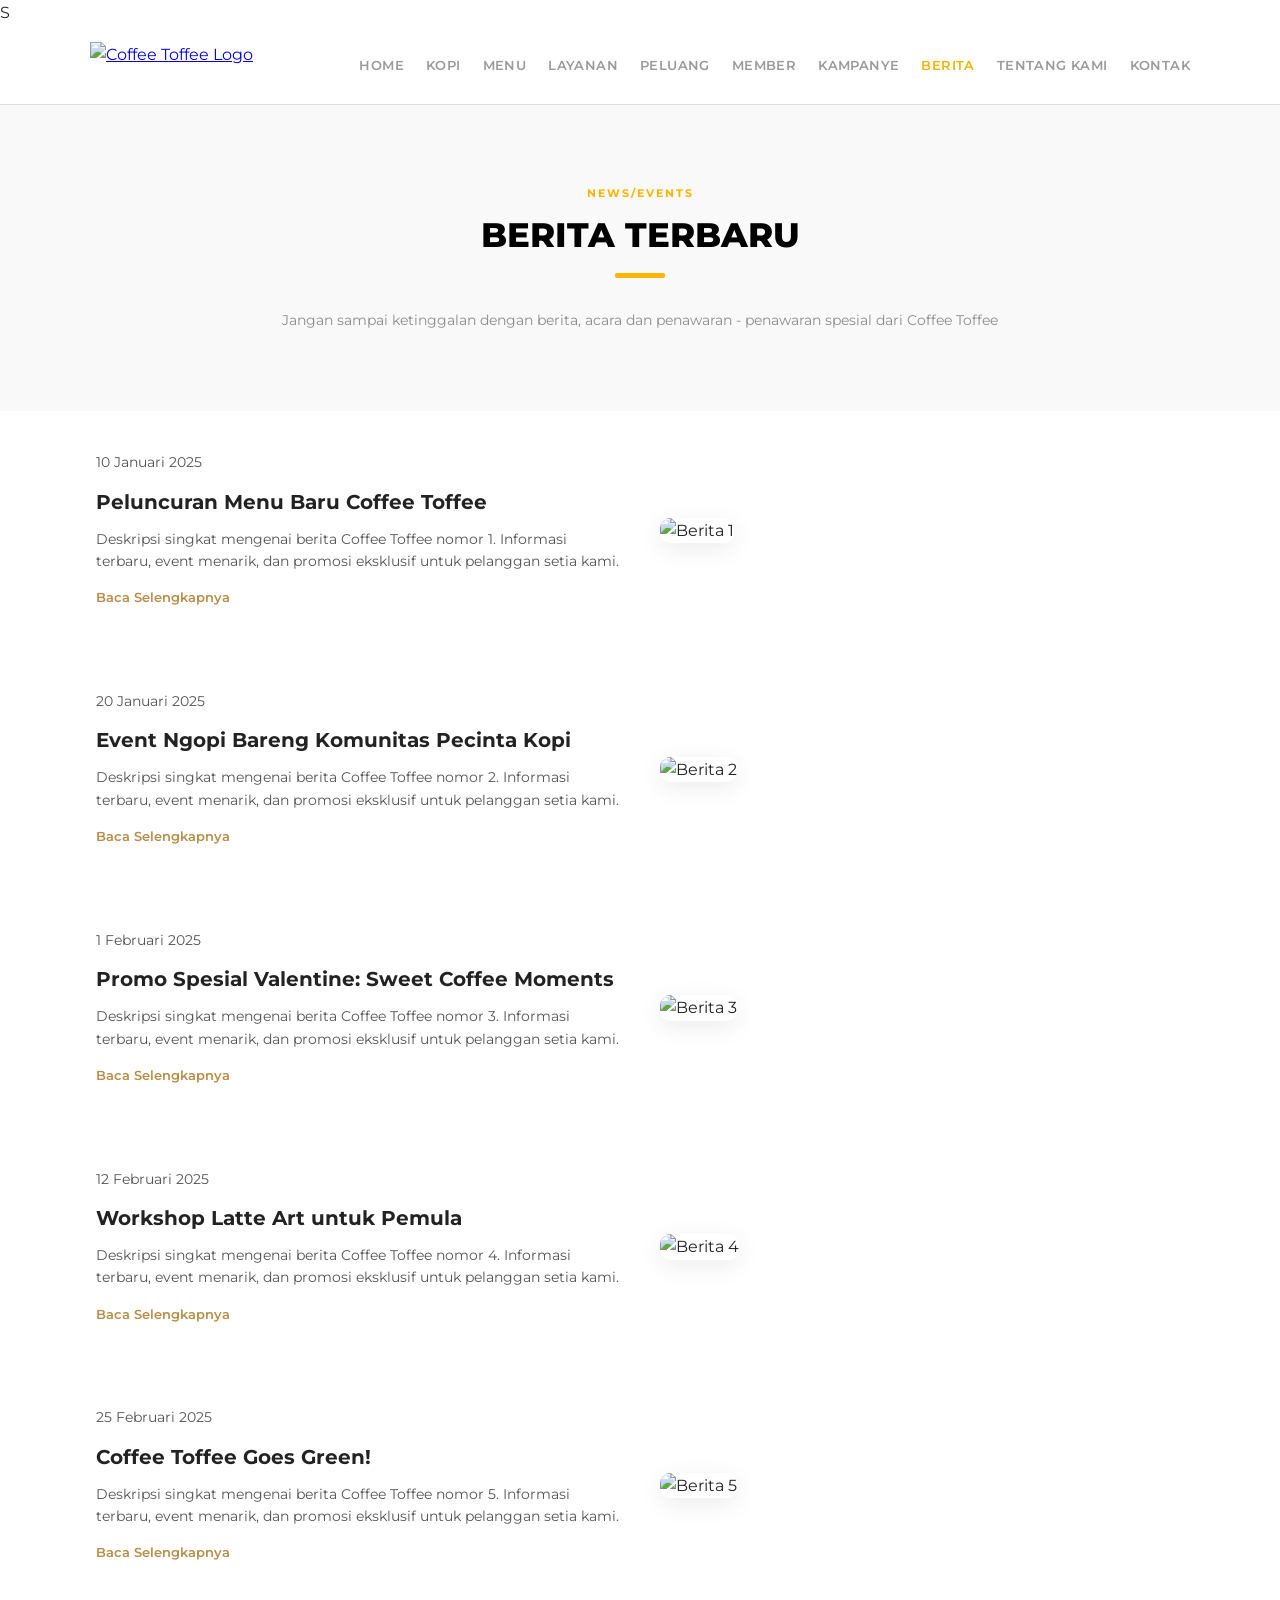
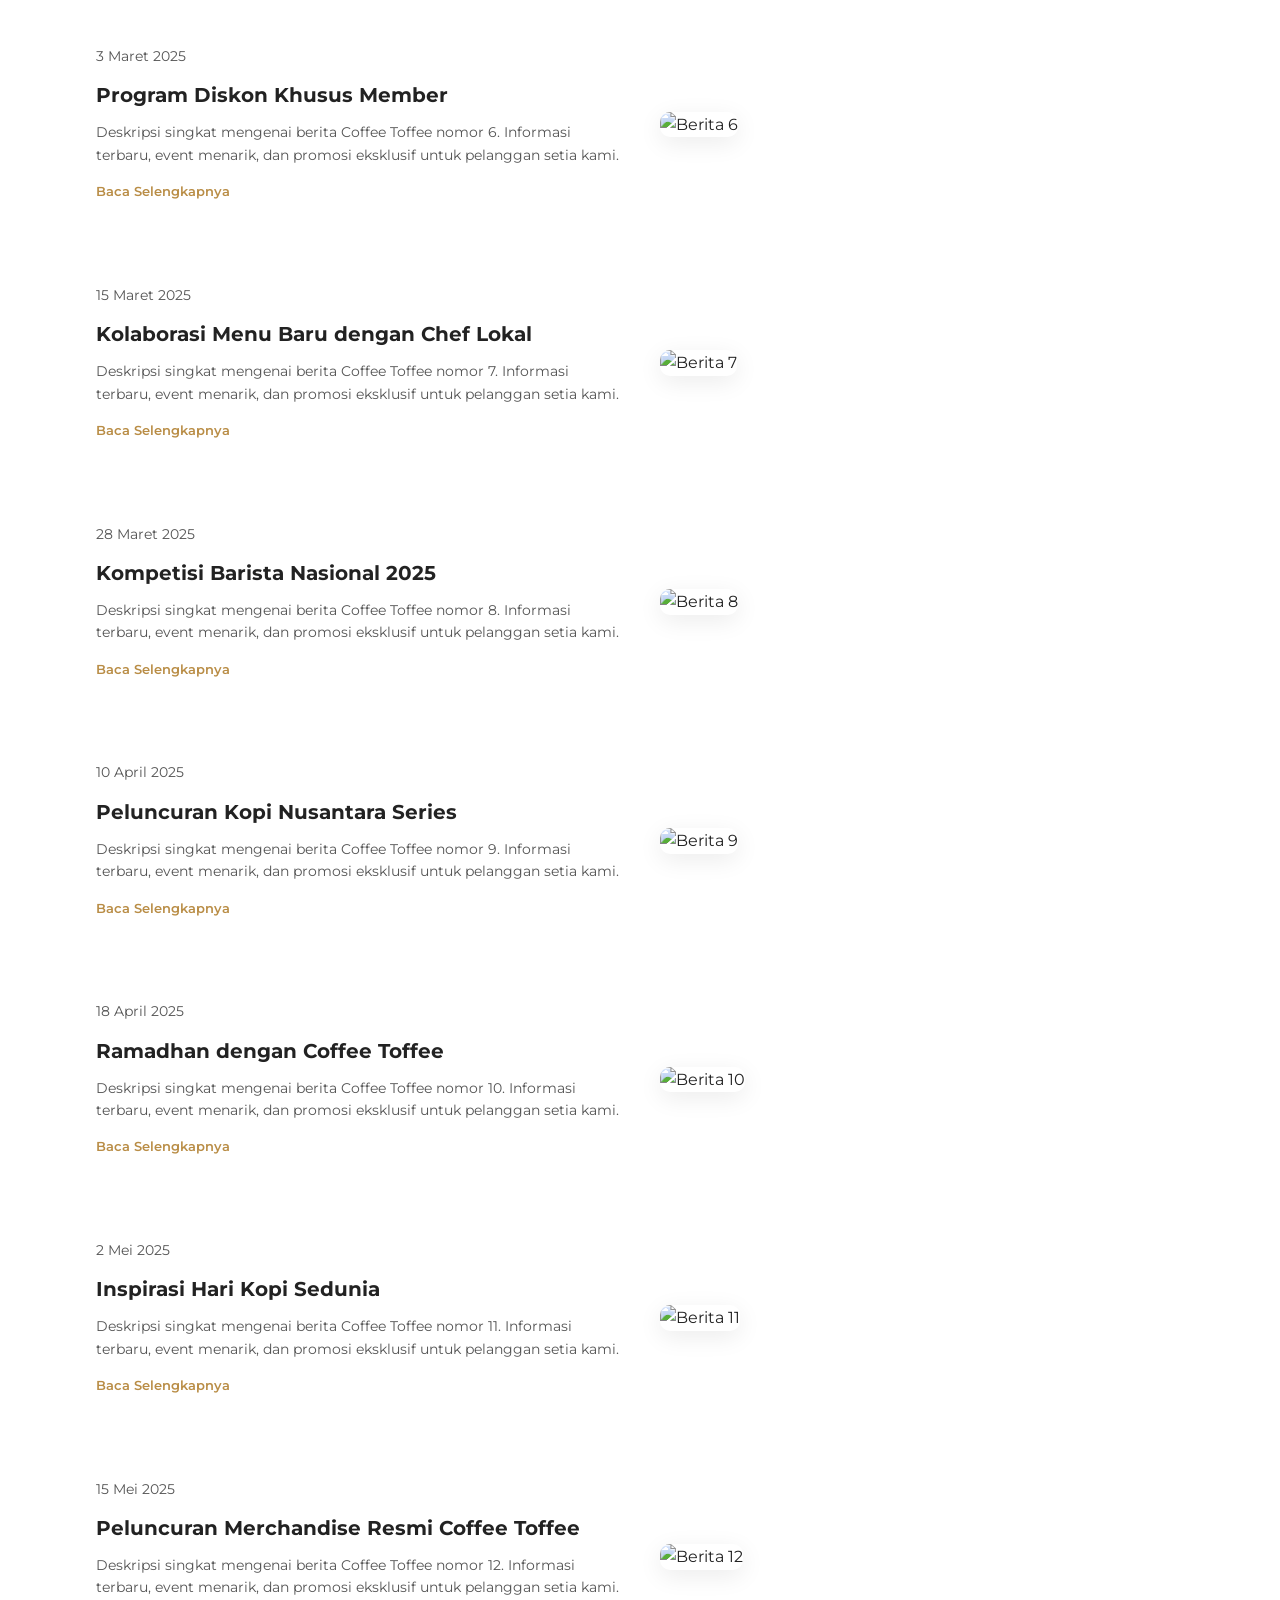
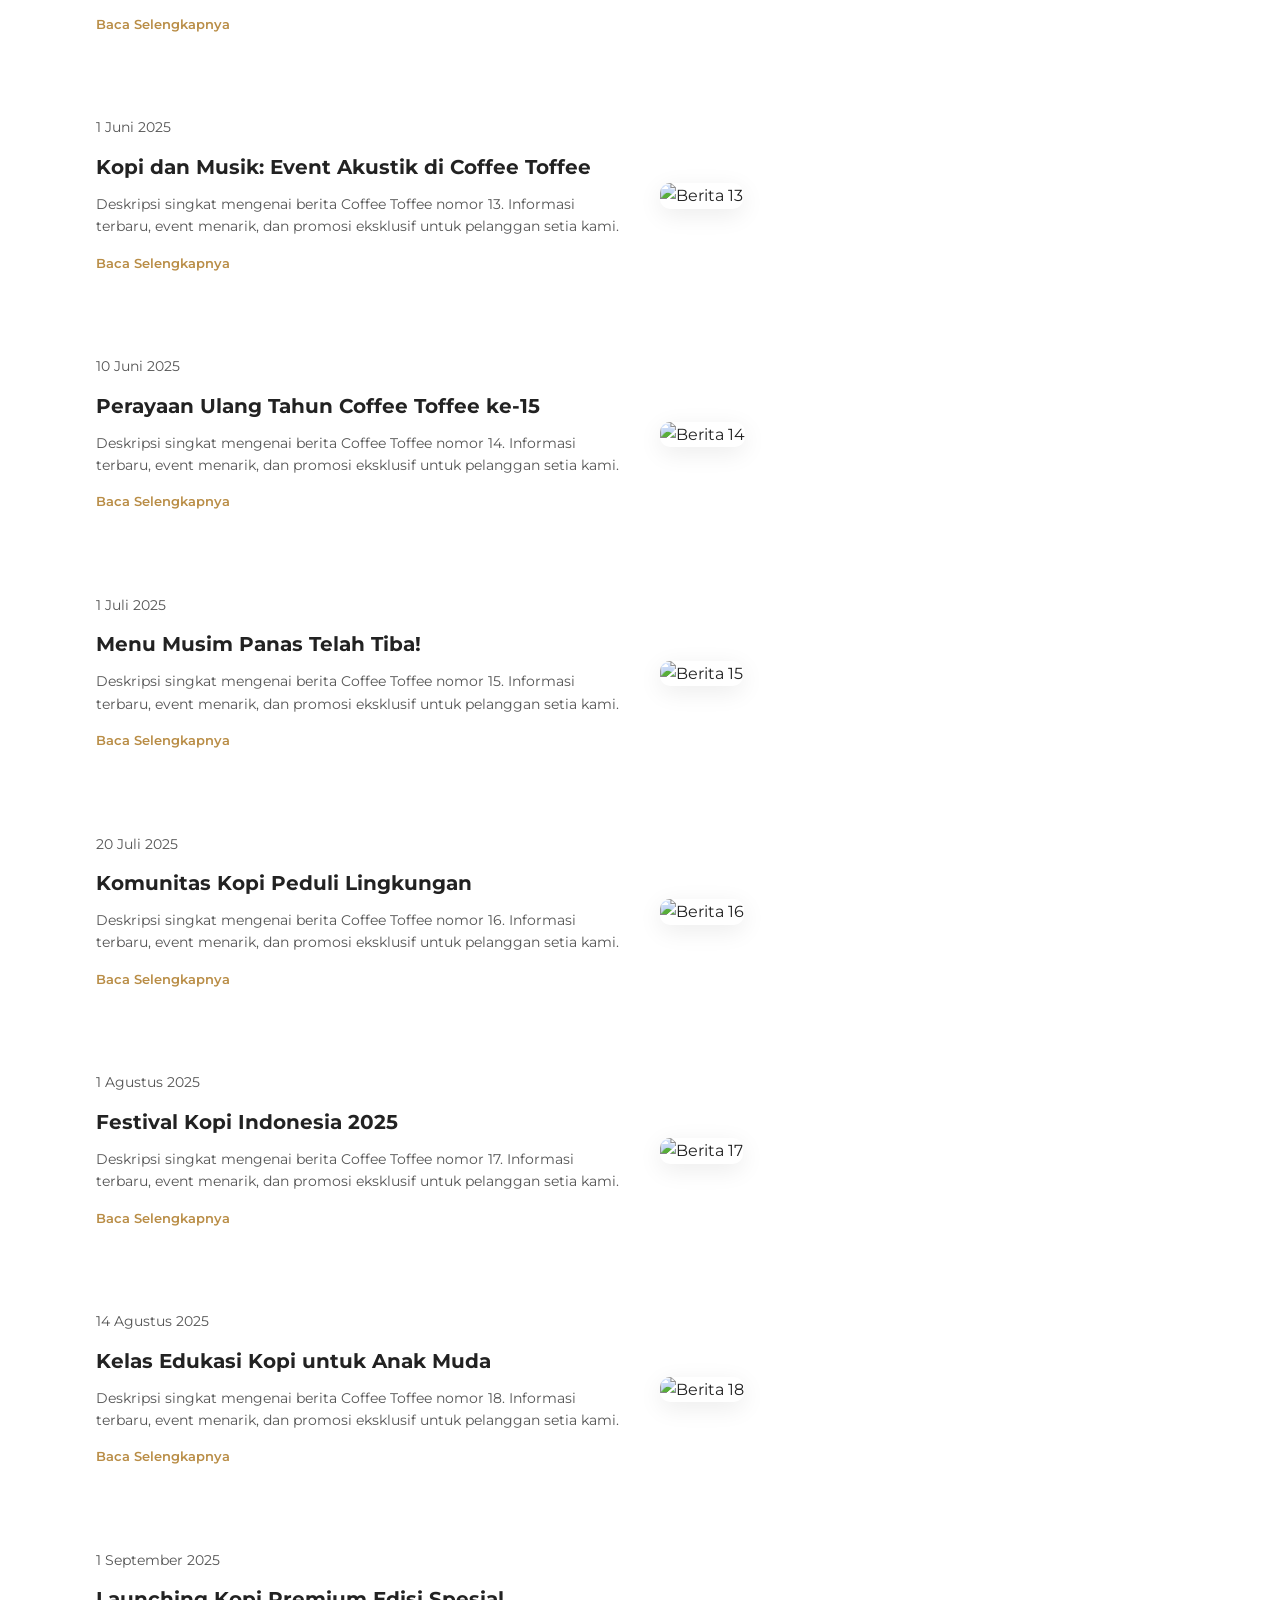
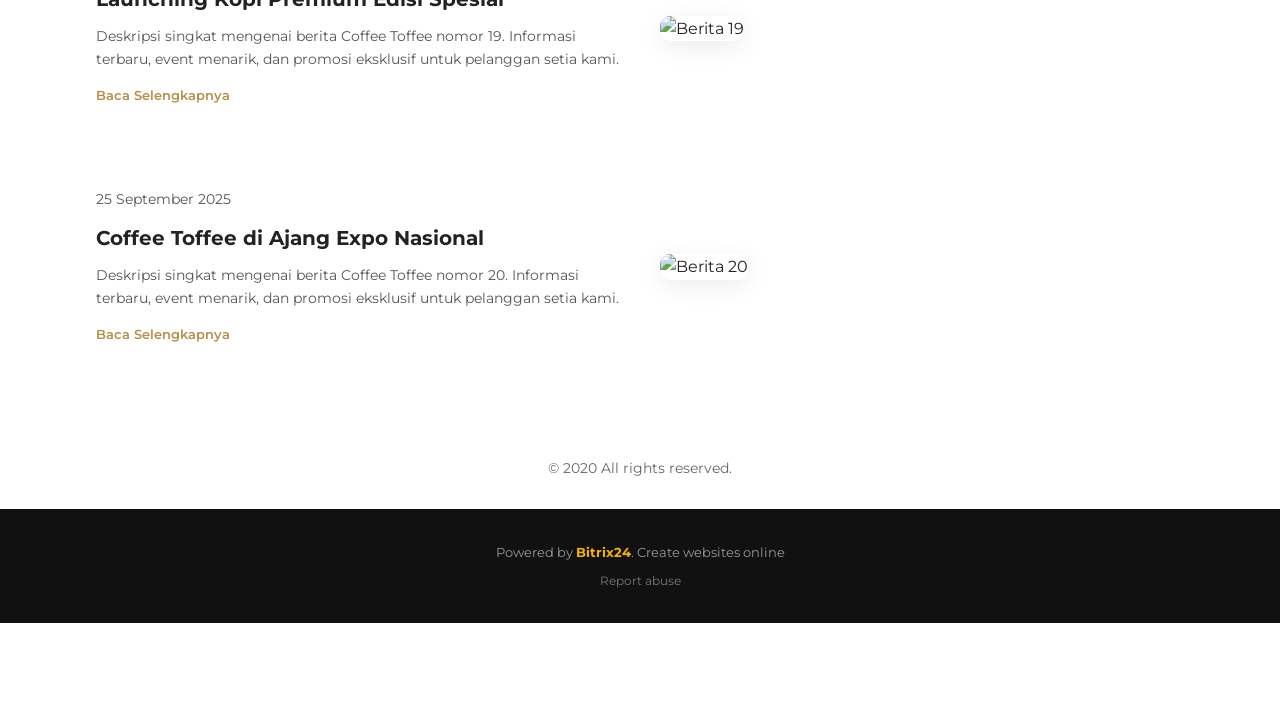
==== Berita.html @ 1118033e "First commit" ====
<!DOCTYPE html>
<html lang="id">
<head>
<meta charset="utf-8" />
<meta name="viewport" content="width=device-width,initial-scale=1" />
<title>Berita Terbaru - Coffee Toffee</title>
<link href="https://fonts.googleapis.com/css2?family=Montserrat:wght@400;600;700&family=Open+Sans:wght@300;400;600&display=swap" rel="stylesheet">
<link rel="stylesheet" href="https://cdn.jsdelivr.net/npm/bootstrap-icons@1.11.1/font/bootstrap-icons.css">
<style>
  :root {
    --max: 1100px;
    --accent: #f2b400;
    --muted: #9a9a9a;
    --text: #222;
  }
  
  @import url('https://fonts.googleapis.com/css2?family=Montserrat:wght@400;600;700;800&display=swap');
  * {
    box-sizing: border-box;
    margin: 0;
    padding: 0;
    font-family: "Montserrat", sans-serif;
  }

  body {
    background: #fff;
    color: #222;
    line-height: 1.6;
    overflow-x: hidden;
    padding-bottom: 80px;
  }

  /* ===== HEADER & NAV ===== */
  .container {
    max-width: var(--max);
    margin: 0 auto;
    padding: 0 20px;
  }

  header {
    background: #fff;
    border-bottom: 1px solid #ddd;
    position: sticky;
    top: 0;
    z-index: 1000;
  }

  .header-inner {
    display: flex;
    align-items: center;
    justify-content: space-between;
    padding: 16px 0;
  }

  header .logo img {
    height: 46px;
    display: block;
  }

  /* NAVIGATION */
  nav ul {
    display: flex;
    list-style: none;
    gap: 22px;
    align-items: center;
    margin: 0;
    padding: 0;
  }

  nav a {
    text-decoration: none;
    color: var(--muted);
    font-family: 'Montserrat', sans-serif;
    font-weight: 600;
    font-size: 12.8px;
    letter-spacing: 0.4px;
    transition: color 0.2s ease;
    text-transform: uppercase;
  }

  nav a:hover {
    color: var(--accent);
  }

  nav a.active {
    color: var(--accent);
  }

  @media (max-width: 768px) {
    .header-inner {
      flex-direction: column;
      padding: 15px 0;
    }
    
    nav ul {
      flex-wrap: wrap;
      justify-content: center;
      gap: 15px;
      margin-top: 15px;
    }
  }

  /* ====== BAGIAN ATAS ====== */
.campaign-section {
  background-color: #f9f9f9;
  padding: 80px 15px 60px;
  text-align: center;
}

.campaign-title {
  color: #ffb400;
  font-weight: 700;
  font-size: 11px;
  letter-spacing: 2px;
  text-transform: uppercase;
  margin-bottom: 6px;
}

.campaign-heading {
  font-size: 34px;
  font-weight: 800;
  color: #000;
  margin-bottom: 10px;
}

.underline {
  width: 50px;
  height: 5px;
  background-color: #ffb400;
  margin: 10px auto 30px;
  border-radius: 2px;
}

.campaign-text {
  max-width: 780px;
  margin: 0 auto 18px;
  font-size: 13.5px;
  line-height: 1.9;
  color: #8c8c8c;
  text-align: center;
}

@media (max-width: 768px) {
  .campaign-heading {
    font-size: 26px;
  }
  .campaign-text {
    font-size: 13px;
    line-height: 1.8;
  }
}

  /* ====== SECTION BERITA ====== */
  .news-section {
    width: 85%;
    max-width: 1200px;
    margin: 40px auto 0;
  }

  .news-item {
    display: grid;
    grid-template-columns: 1fr 1fr;
    gap: 40px;
    align-items: center;
    margin-bottom: 80px;
    opacity: 0;
    transform: translateY(30px);
    transition: opacity .8s ease, transform .8s ease;
  }

  .news-text {
    grid-column: 1;
    transform: translateX(-150px);
    opacity: 0;
    transition: transform .95s cubic-bezier(.22,.88,.36,1), opacity .95s;
  }

  .news-image {
    grid-column: 2;
    transform: translateX(150px);
    opacity: 0;
    transition: transform .95s cubic-bezier(.22,.88,.36,1), opacity .95s;
  }

  .news-item.show {
    opacity: 1;
    transform: translateY(0);
  }

  .news-item.show .news-text {
    transform: translateX(0);
    opacity: 1;
  }

  .news-item.show .news-image {
    transform: translateX(0);
    opacity: 1;
  }

  .news-image img {
    width: 100%;
    height: auto;
    border-radius: 10px;
    box-shadow: 0 6px 24px rgba(0,0,0,0.08);
  }

  .news-date {
    font-size: 13px;
    color: #888;
    margin-bottom: 8px;
  }

  .news-text h3 {
    font-size: 20px;
    font-weight: 700;
    margin-bottom: 10px;
    transition: color .25s;
  }

  .news-text h3:hover {
    color: #b98d46;
    cursor: pointer;
  }

  .news-text p {
    font-size: 14px;
    color: #555;
    margin-bottom: 12px;
  }

  .read-more {
    font-size: 13px;
    color: #b98d46;
    font-weight: 600;
    text-decoration: none;
  }

  .read-more:hover {
    text-decoration: underline;
  }

  @media (max-width: 900px) {
    .news-item {
      grid-template-columns: 1fr;
    }
    .news-text {
      order: 2;
      grid-column: 1;
      transform: translateX(-40px);
    }
    .news-image {
      order: 1;
      grid-column: 1;
      transform: translateX(40px);
    }
    .news-item.show .news-text {
      transform: translateX(0);
    }
    .news-item.show .news-image {
      transform: translateX(0);
    }
  }

  /* FOOTER */
  footer {
    background: transparent;
    color: #ccc;
    padding: 0;
    font-family: 'Open Sans', sans-serif;
    margin-top: 80px;
  }

  .copyright {
    background: transparent;
    padding: 30px 20px;
    font-size: 14px;
    margin: 0;
    color: #666;
    text-align: center;
  }

  .footer-bottom {
    background: #111;
    padding: 25px 20px;
    font-size: 13px;
    color: #999;
    text-align: center;
  }

  .footer-bottom p {
    margin: 8px 0;
  }

  .footer-bottom strong {
    color: var(--accent);
  }

  @media (max-width: 768px) {
    .footer-bottom {
      padding: 20px 15px;
    }
  }
</style>
</head>S

<body>

<!-- ===== HEADER ===== -->
<header>
    <div class="container header-inner">
        <a href="Home.html" class="logo"><img src="img/logo.png" alt="Coffee Toffee Logo"></a>
        <nav>
            <ul>
                <li><a href="Home.html">HOME</a></li>
                <li><a href="Kopi.html">KOPI</a></li>
                <li><a href="Menu.html">MENU</a></li>
                <li><a href="Layanan.html">LAYANAN</a></li>
                <li><a href="Peluang.html">PELUANG</a></li>
                <li><a href="Member.html">MEMBER</a></li>
                <li><a href="Kampanye.html">KAMPANYE</a></li>
                <li><a href="Berita.html" class="active">BERITA</a></li>
                <li><a href="Tentangkami.html">TENTANG KAMI</a></li>
                <li><a href="Kontak.html">KONTAK</a></li>
            </ul>
        </nav>
    </div>
</header>

<!-- BAGIAN ATAS BARU -->
  <section class="campaign-section" data-animate>
  <div class="campaign-title">NEWS/EVENTS</div>
  <h2 class="campaign-heading">BERITA TERBARU</h2>
  <div class="underline"></div>

  <p class="campaign-text">
    Jangan sampai ketinggalan dengan berita, acara dan penawaran - penawaran spesial dari Coffee Toffee
  </p>
</section>


<!-- ====== BERITA LIST ====== -->
<section class="news-section">
  <script>
    const total = 20;
    const titles = [
      "Peluncuran Menu Baru Coffee Toffee", 
      "Event Ngopi Bareng Komunitas Pecinta Kopi",
      "Promo Spesial Valentine: Sweet Coffee Moments",
      "Workshop Latte Art untuk Pemula",
      "Coffee Toffee Goes Green!",
      "Program Diskon Khusus Member",
      "Kolaborasi Menu Baru dengan Chef Lokal",
      "Kompetisi Barista Nasional 2025",
      "Peluncuran Kopi Nusantara Series",
      "Ramadhan dengan Coffee Toffee",
      "Inspirasi Hari Kopi Sedunia",
      "Peluncuran Merchandise Resmi Coffee Toffee",
      "Kopi dan Musik: Event Akustik di Coffee Toffee",
      "Perayaan Ulang Tahun Coffee Toffee ke-15",
      "Menu Musim Panas Telah Tiba!",
      "Komunitas Kopi Peduli Lingkungan",
      "Festival Kopi Indonesia 2025",
      "Kelas Edukasi Kopi untuk Anak Muda",
      "Launching Kopi Premium Edisi Spesial",
      "Coffee Toffee di Ajang Expo Nasional"
    ];
    const dates = [
      "10 Januari 2025","20 Januari 2025","1 Februari 2025","12 Februari 2025","25 Februari 2025",
      "3 Maret 2025","15 Maret 2025","28 Maret 2025","10 April 2025","18 April 2025",
      "2 Mei 2025","15 Mei 2025","1 Juni 2025","10 Juni 2025","1 Juli 2025",
      "20 Juli 2025","1 Agustus 2025","14 Agustus 2025","1 September 2025","25 September 2025"
    ];
    for(let i=1;i<=total;i++){
      const title = titles[i-1] || `Judul Berita Coffee Toffee #${i}`;
      const date = dates[i-1] || "Tanggal Menyusul";
      const desc = `Deskripsi singkat mengenai berita Coffee Toffee nomor ${i}. Informasi terbaru, event menarik, dan promosi eksklusif untuk pelanggan setia kami.`;
      // use b1.jpg .. b20.jpg for the news images (images are under the `img/` folder)
      const imgSrc = `img/b${i}.jpg`;
      document.write(`
        <div class="news-item">
          <div class="news-text">
            <p class="news-date">${date}</p>
            <h3>${title}</h3>
            <p>${desc}</p>
            <a href="#" class="read-more">Baca Selengkapnya</a>
          </div>
          <div class="news-image">
            <img src="${imgSrc}" alt="Berita ${i}" loading="lazy" onerror="this.onerror=null;this.src='img/b${i}.png';">
          </div>
        </div>
      `);
    }
  </script>
</section>

<script>
  const observer = new IntersectionObserver((entries, obs) => {
    entries.forEach(entry => {
      if(entry.isIntersecting){
        entry.target.classList.add('show');
        obs.unobserve(entry.target);
      }
    });
  }, { threshold: 0.18 });
  window.addEventListener('DOMContentLoaded', () => {
    document.querySelectorAll('.news-item').forEach(item => observer.observe(item));
  });
</script>

<footer>
    <p class="copyright">© 2020 All rights reserved.</p>
    <div class="footer-bottom">
        <p>Powered by <strong>Bitrix24</strong>. Create websites online</p>
        <p style="color: #777; font-size: 12px; margin-top: 5px;">Report abuse</p>
    </div>
</footer>

</body>
</html>
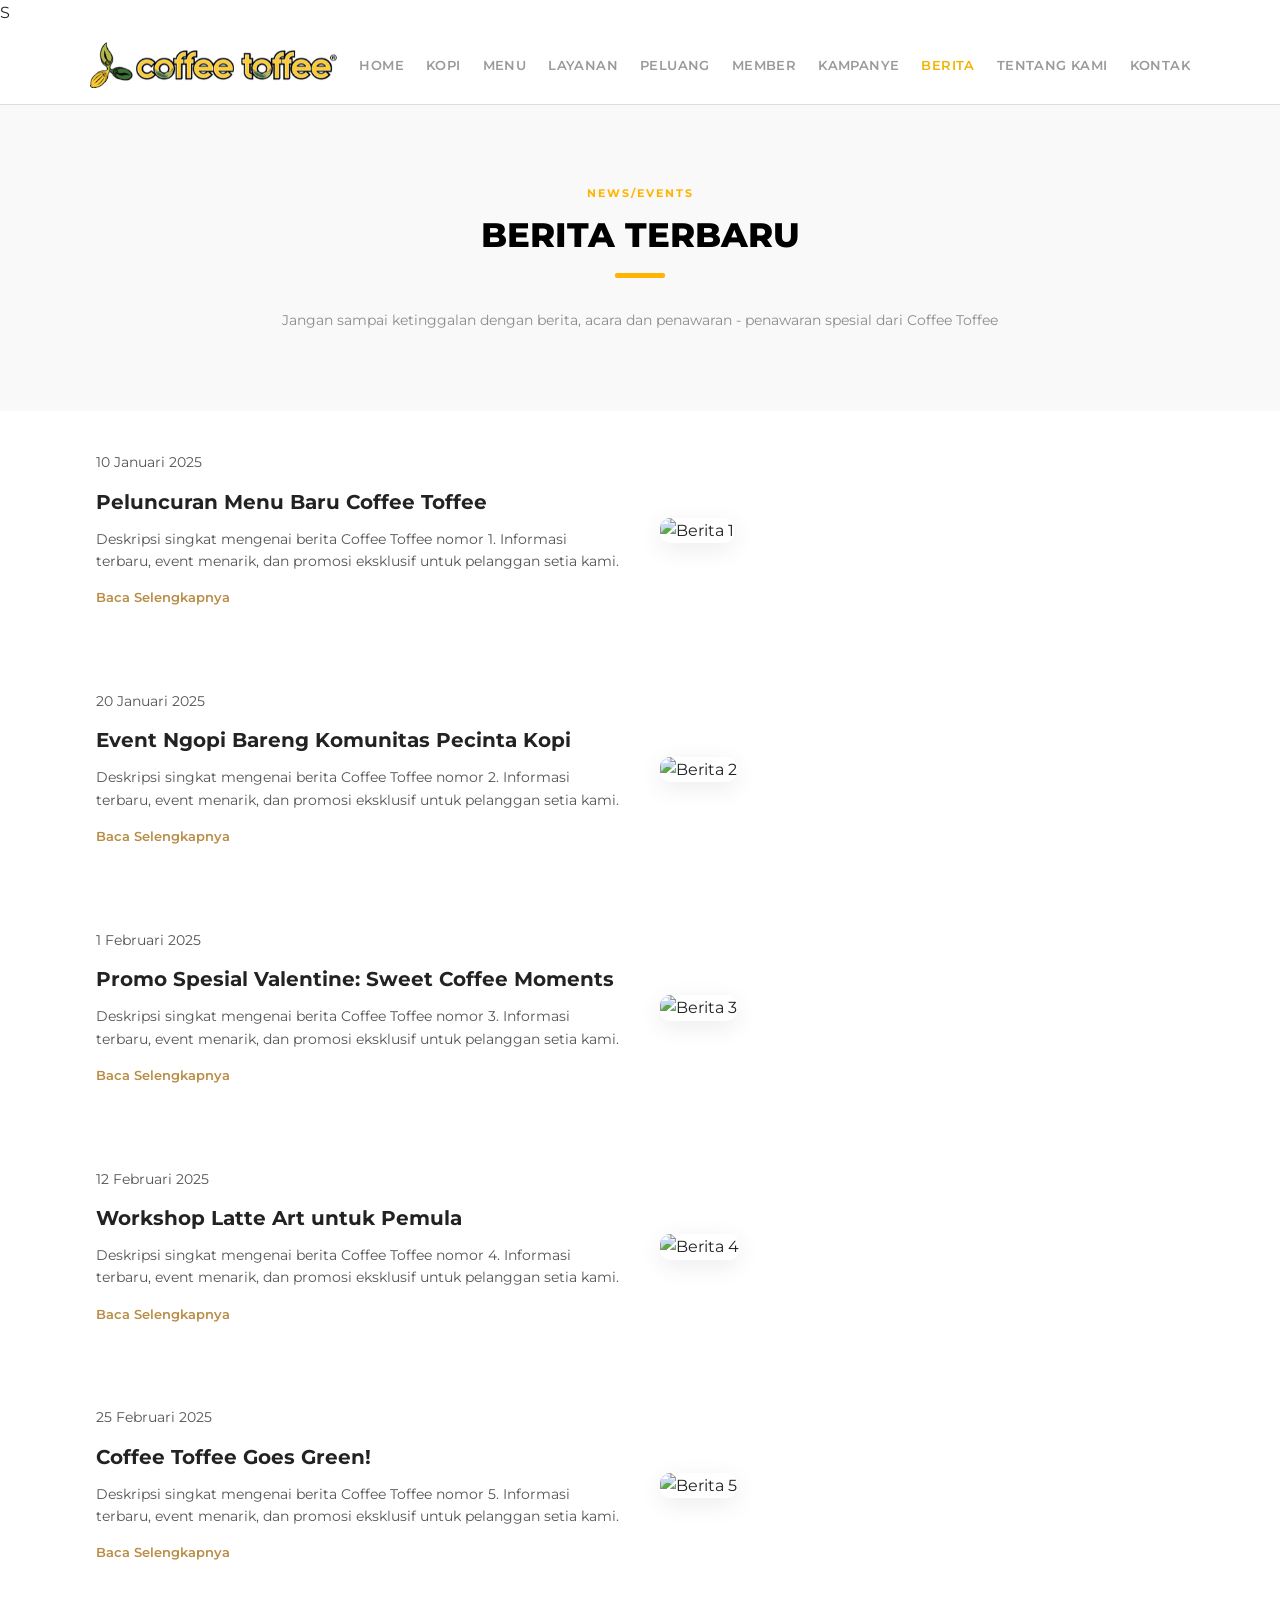
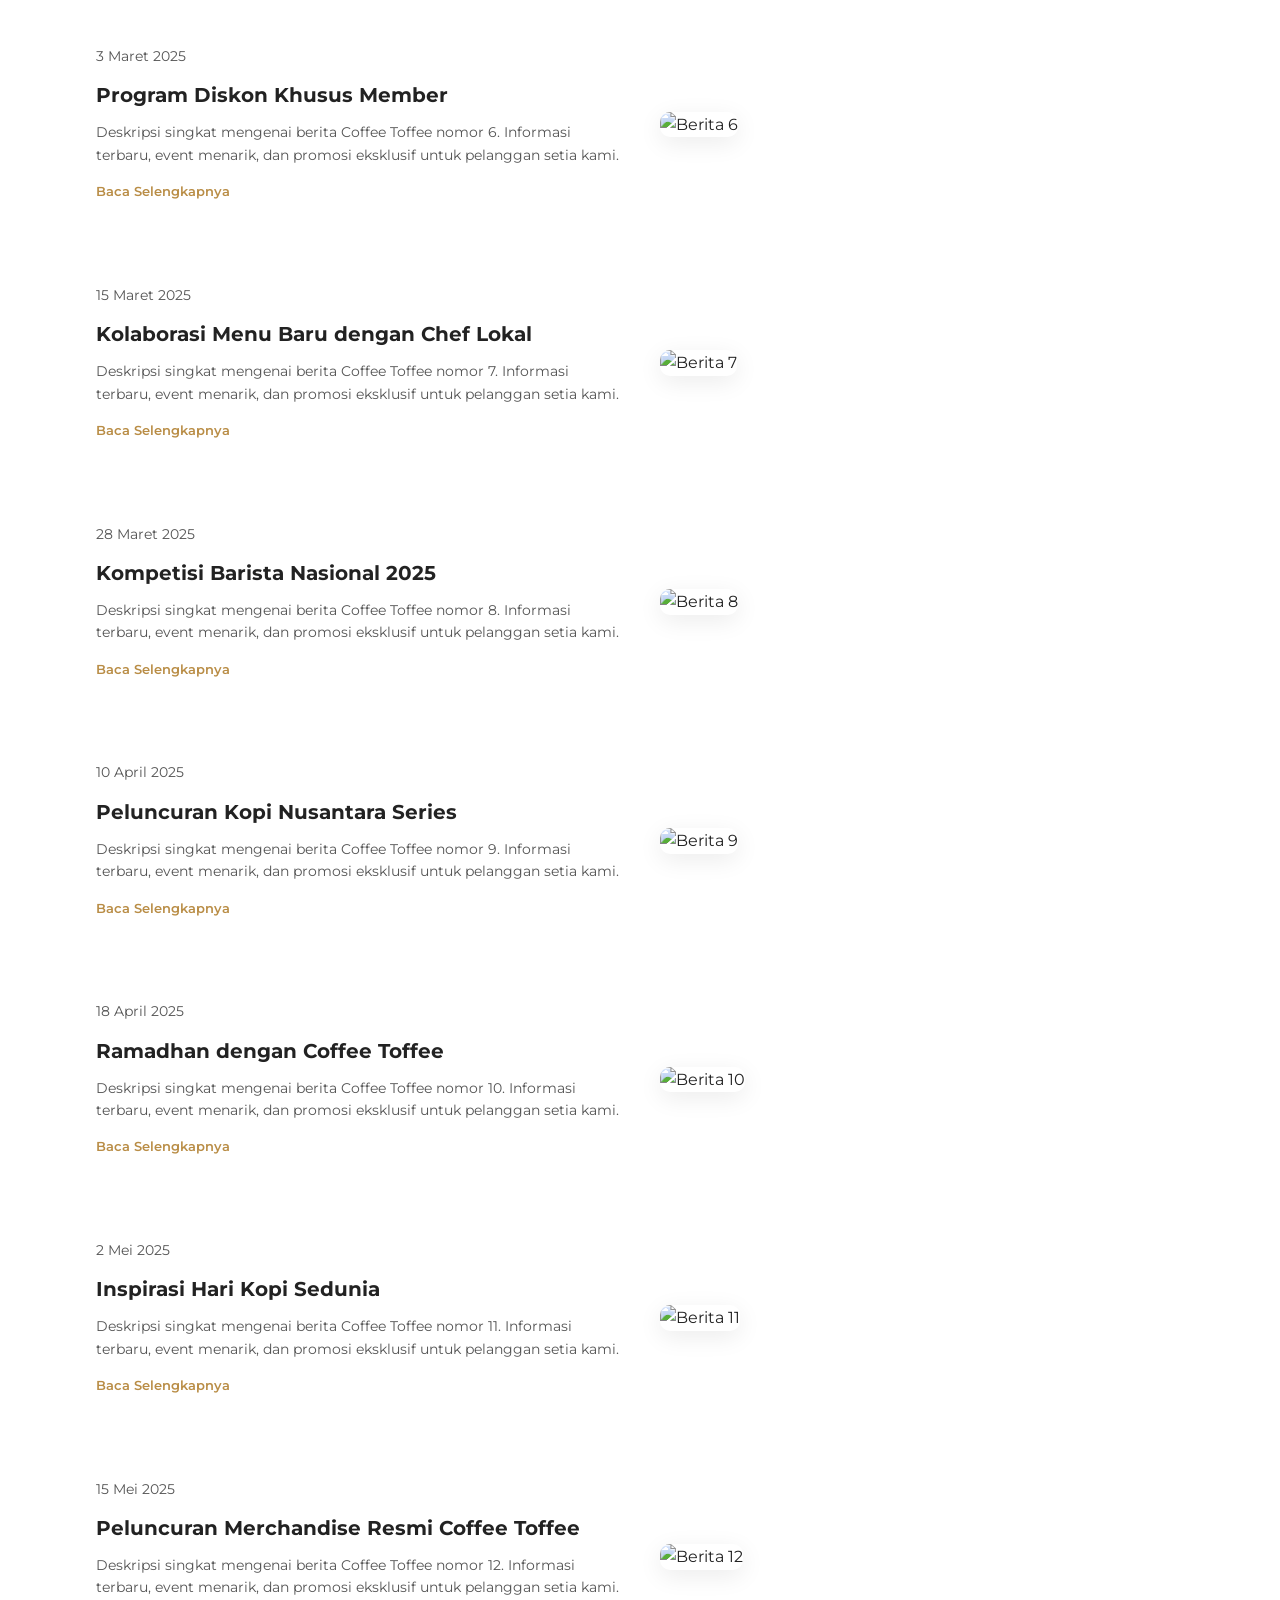
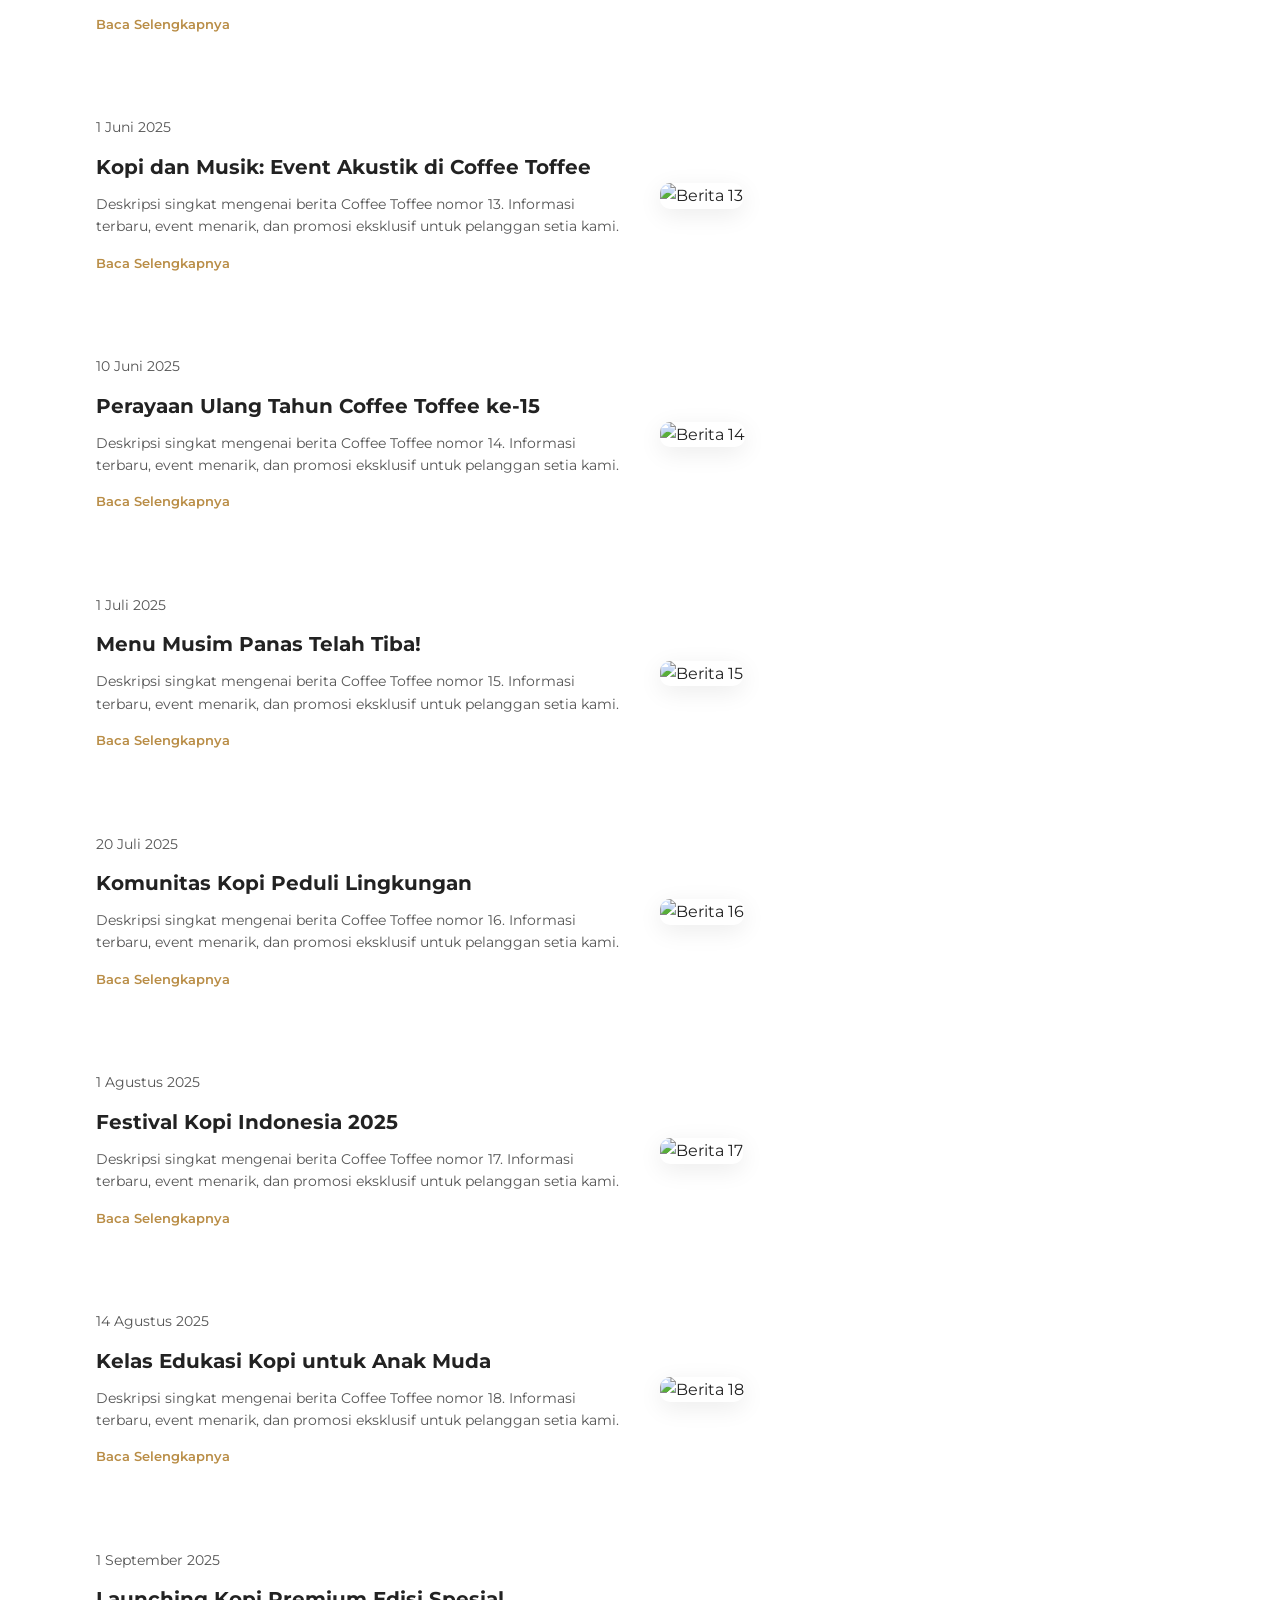
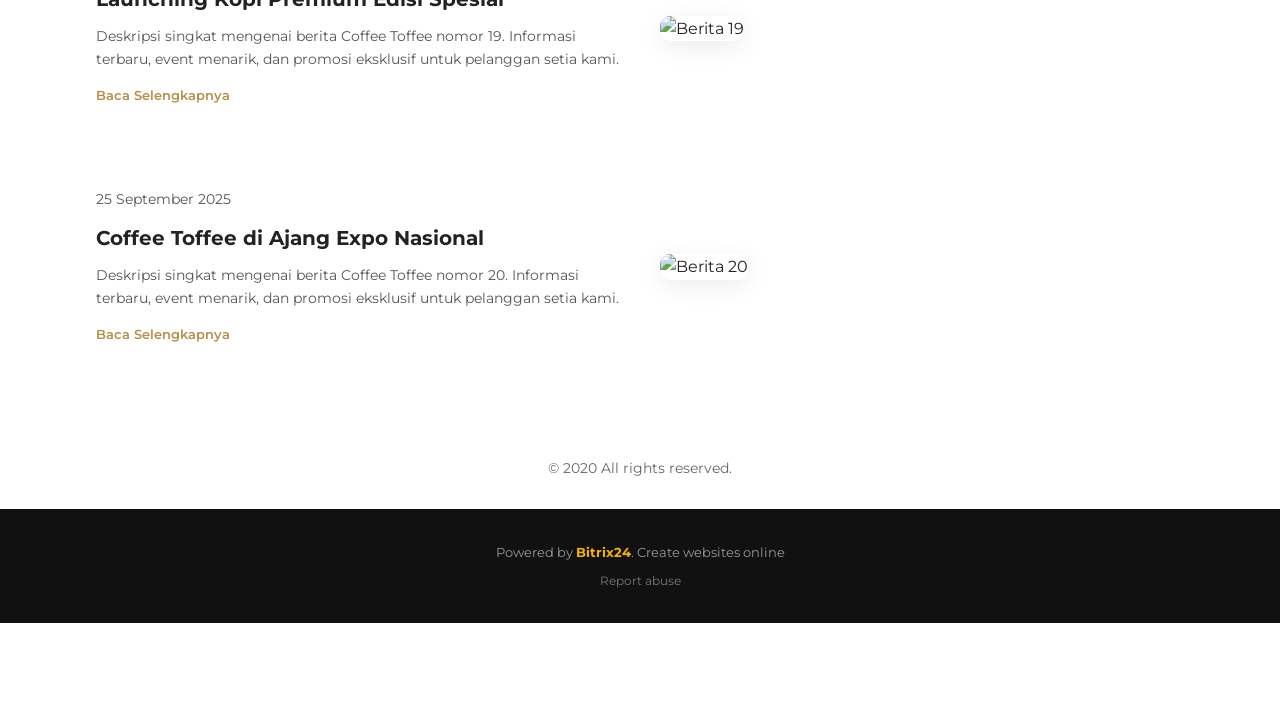
==== commit 97cab2bc: "update ulang project" ====
--- a/Berita.html
+++ b/Berita.html
@@ -308,10 +308,10 @@
 <!-- ===== HEADER ===== -->
 <header>
     <div class="container header-inner">
-        <a href="Home.html" class="logo"><img src="img/logo.png" alt="Coffee Toffee Logo"></a>
+        <a href="index.html" class="logo"><img src="Img/logo.png" alt="Coffee Toffee Logo"></a>
         <nav>
             <ul>
-                <li><a href="Home.html">HOME</a></li>
+                <li><a href="index.html">HOME</a></li>
                 <li><a href="Kopi.html">KOPI</a></li>
                 <li><a href="Menu.html">MENU</a></li>
                 <li><a href="Layanan.html">LAYANAN</a></li>
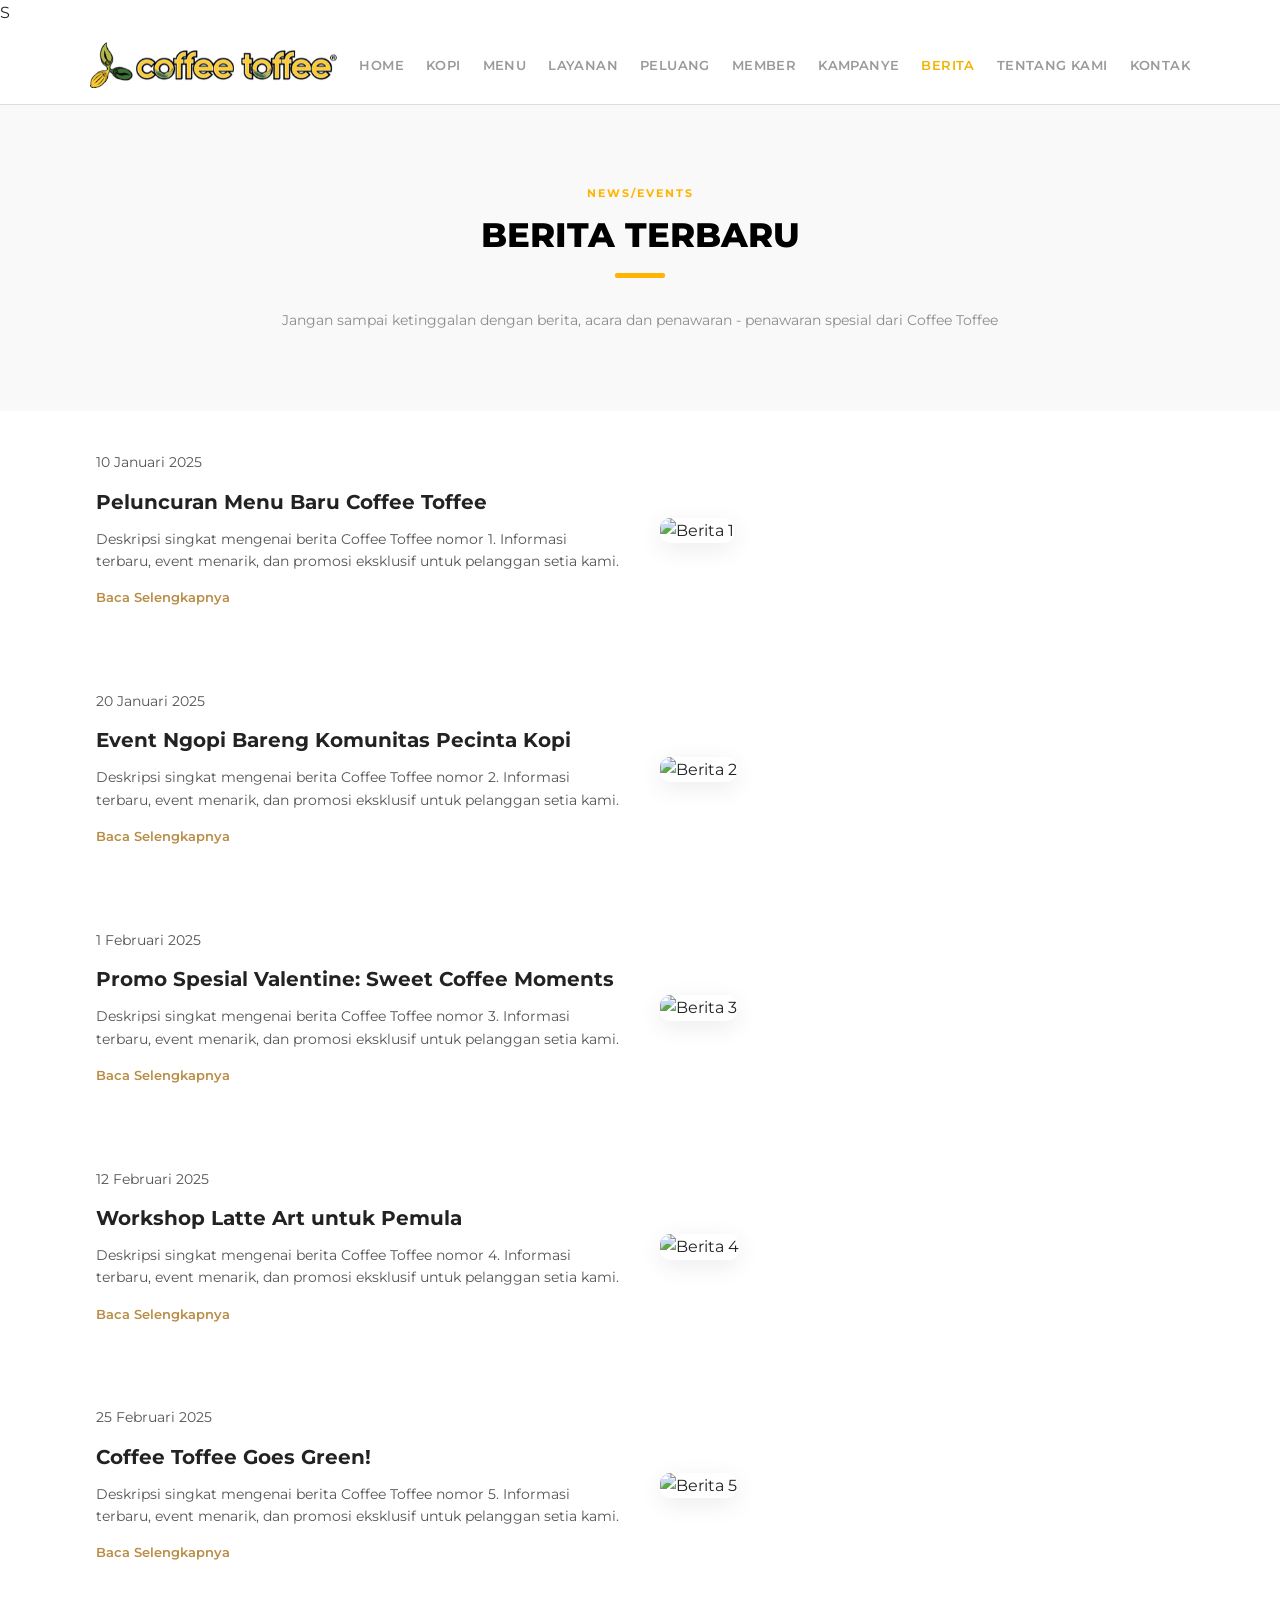
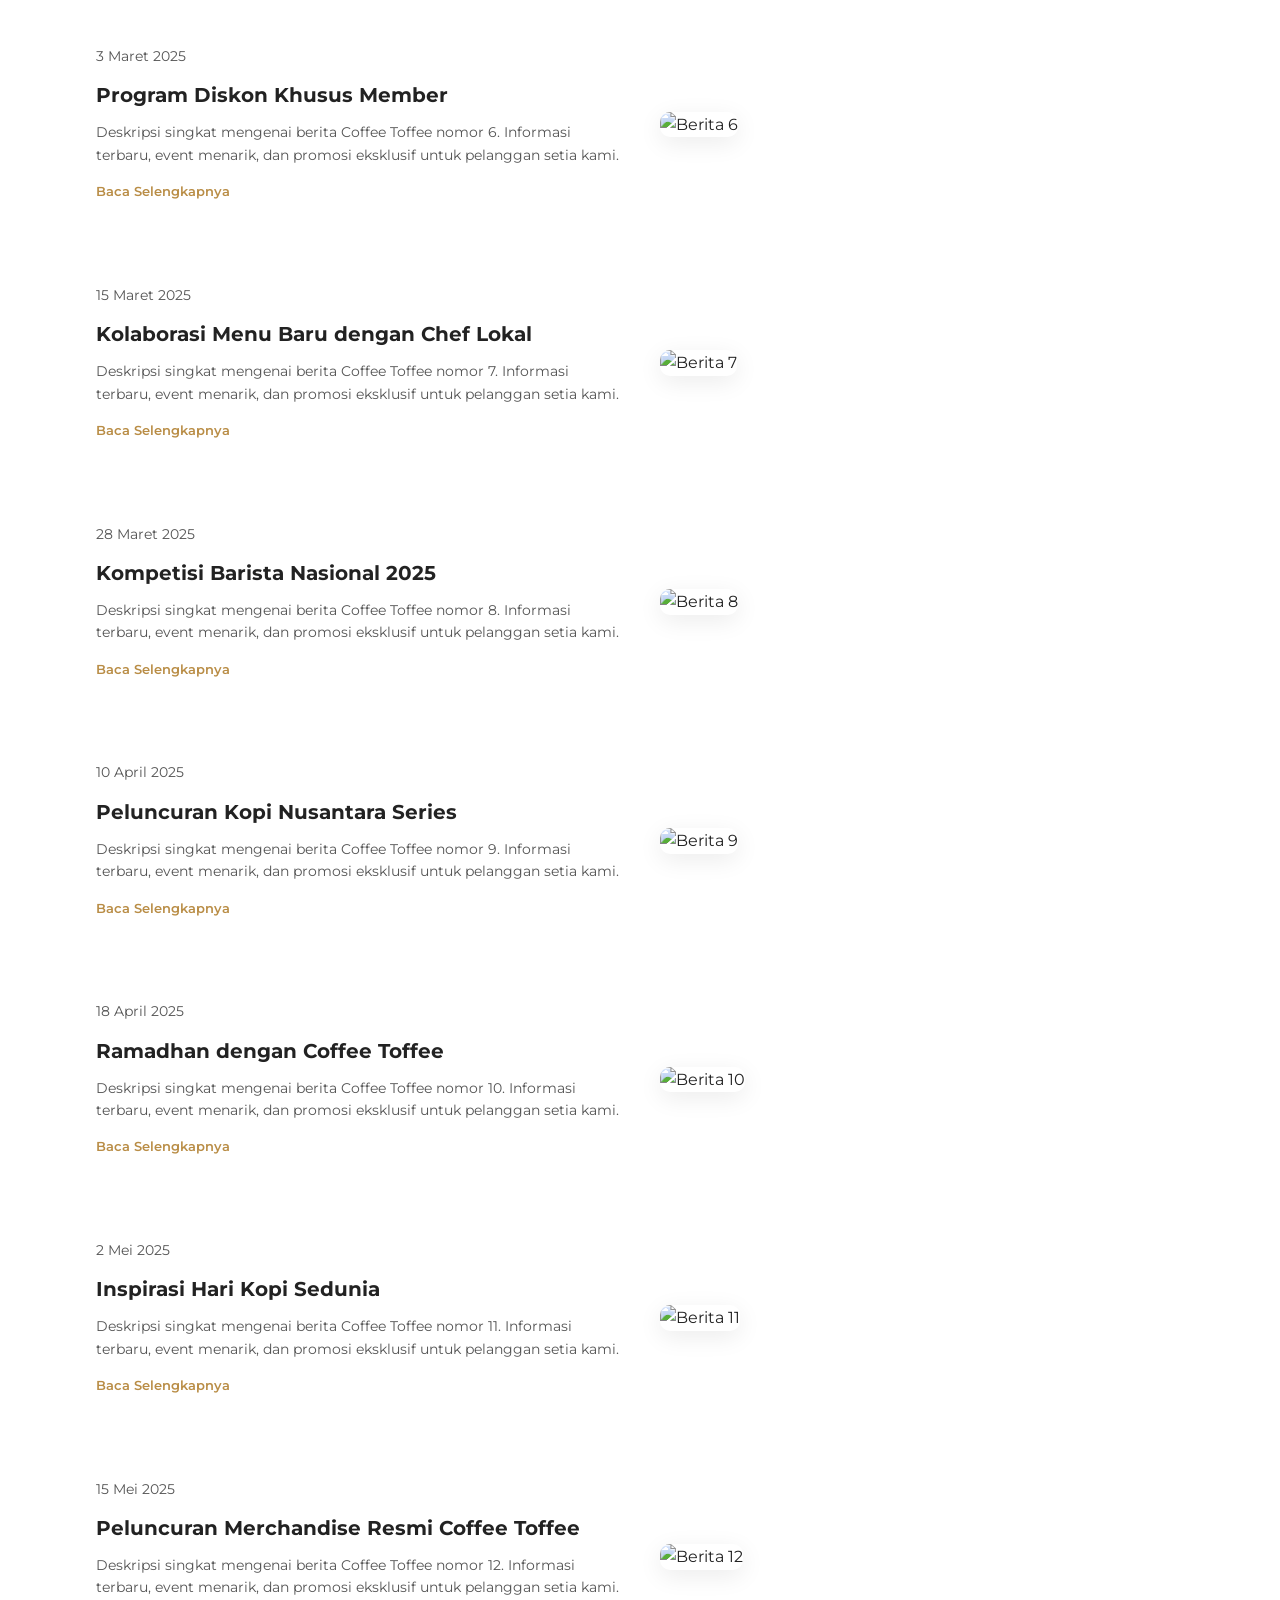
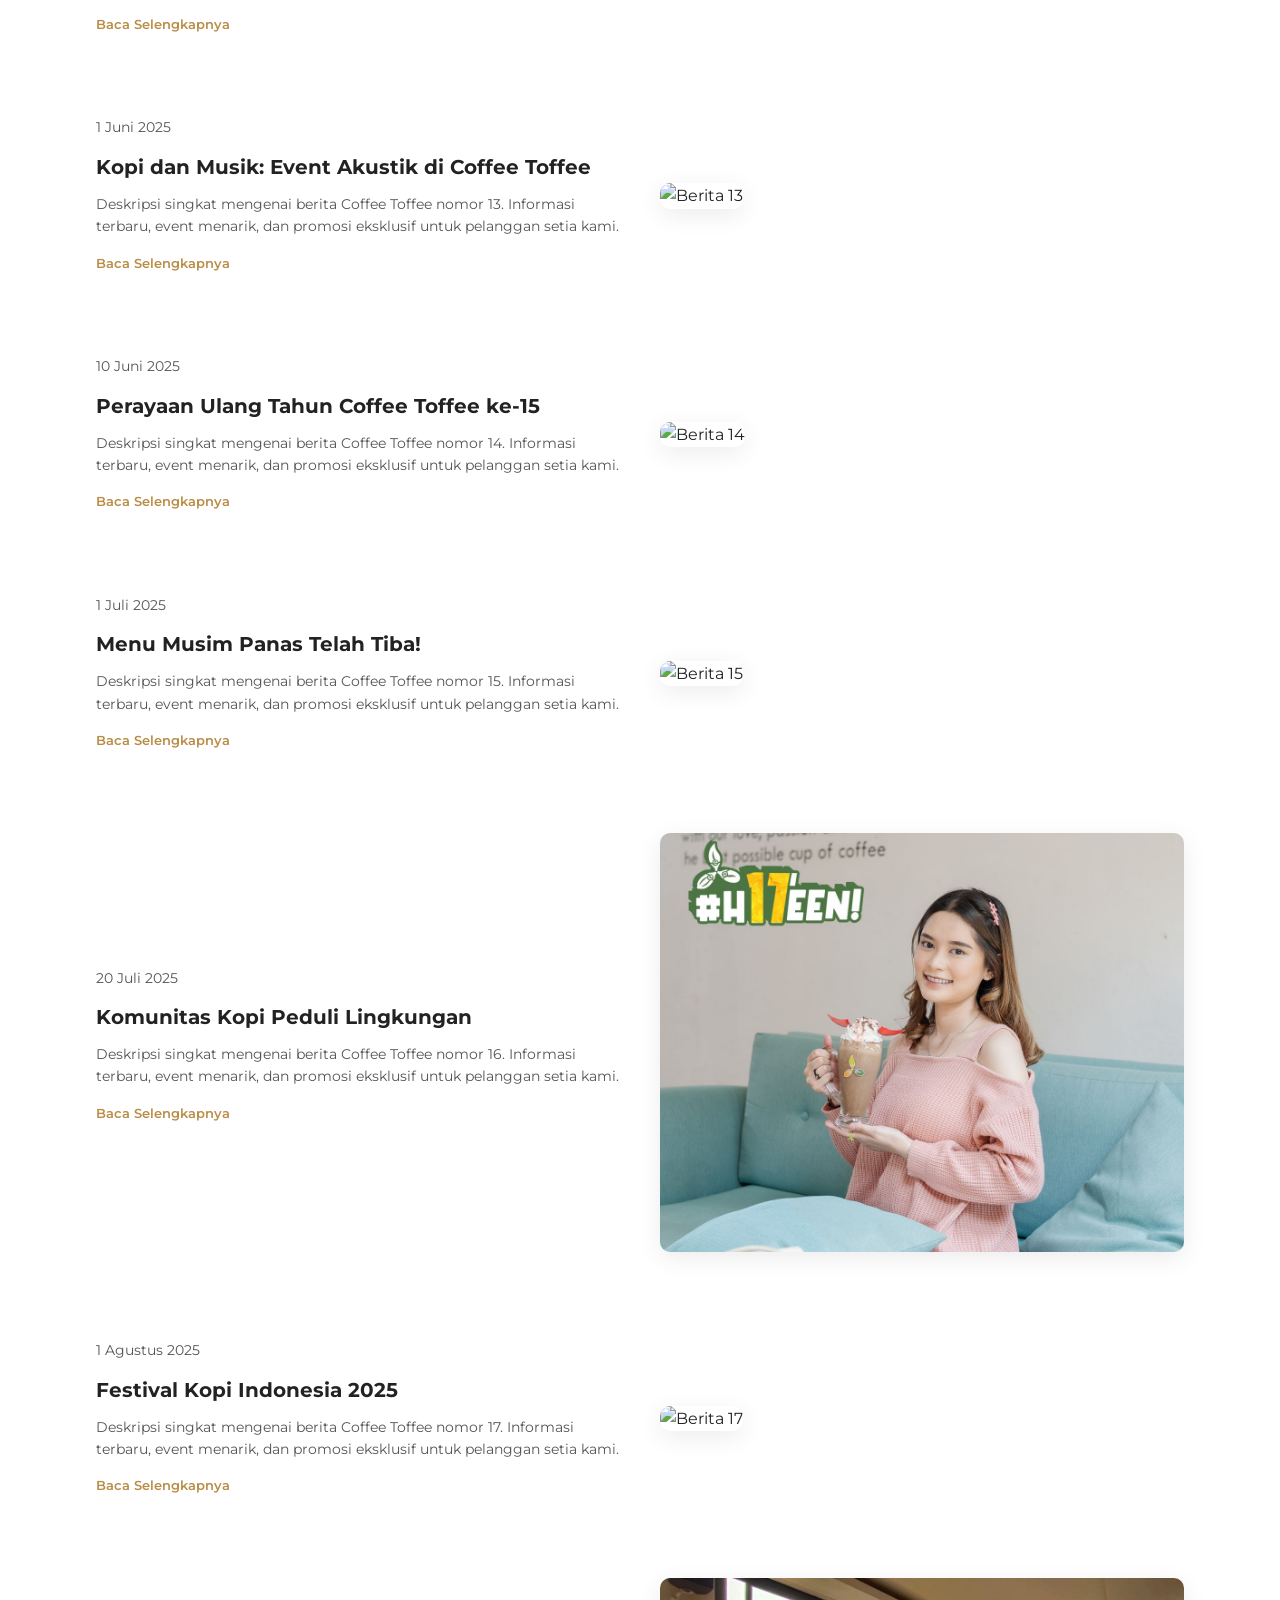
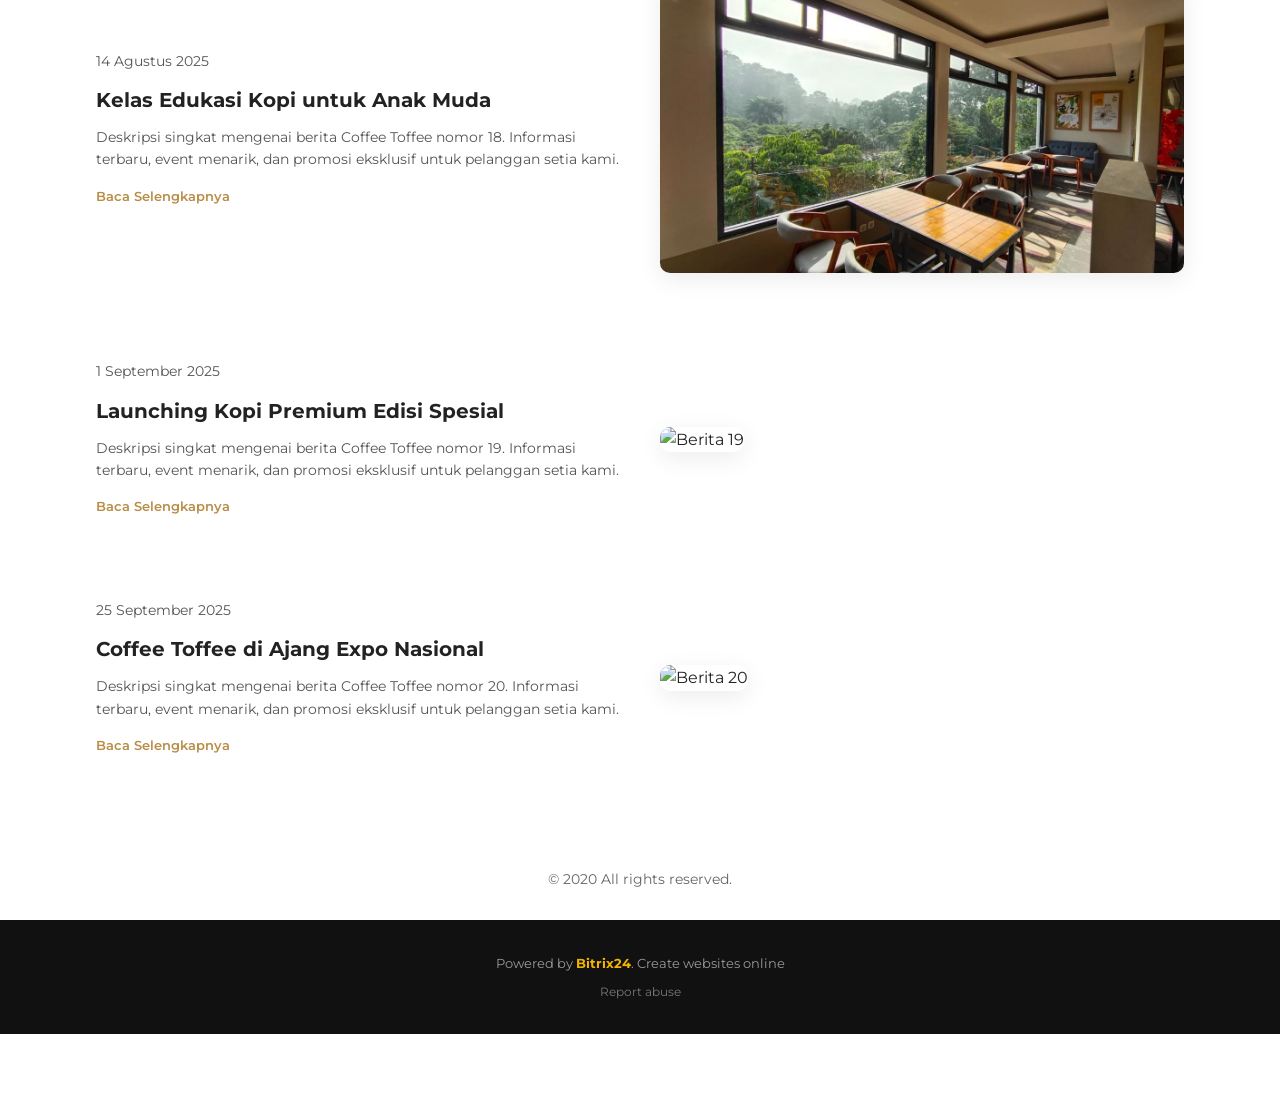
==== commit 4d24bcac: "Update halaman berita + upload ulang gambar" ====
--- a/Berita.html
+++ b/Berita.html
@@ -375,7 +375,7 @@
       const date = dates[i-1] || "Tanggal Menyusul";
       const desc = `Deskripsi singkat mengenai berita Coffee Toffee nomor ${i}. Informasi terbaru, event menarik, dan promosi eksklusif untuk pelanggan setia kami.`;
       // use b1.jpg .. b20.jpg for the news images (images are under the `img/` folder)
-      const imgSrc = `img/b${i}.jpg`;
+      const imgSrc = `Img/b${i}.jpg`;
       document.write(`
         <div class="news-item">
           <div class="news-text">
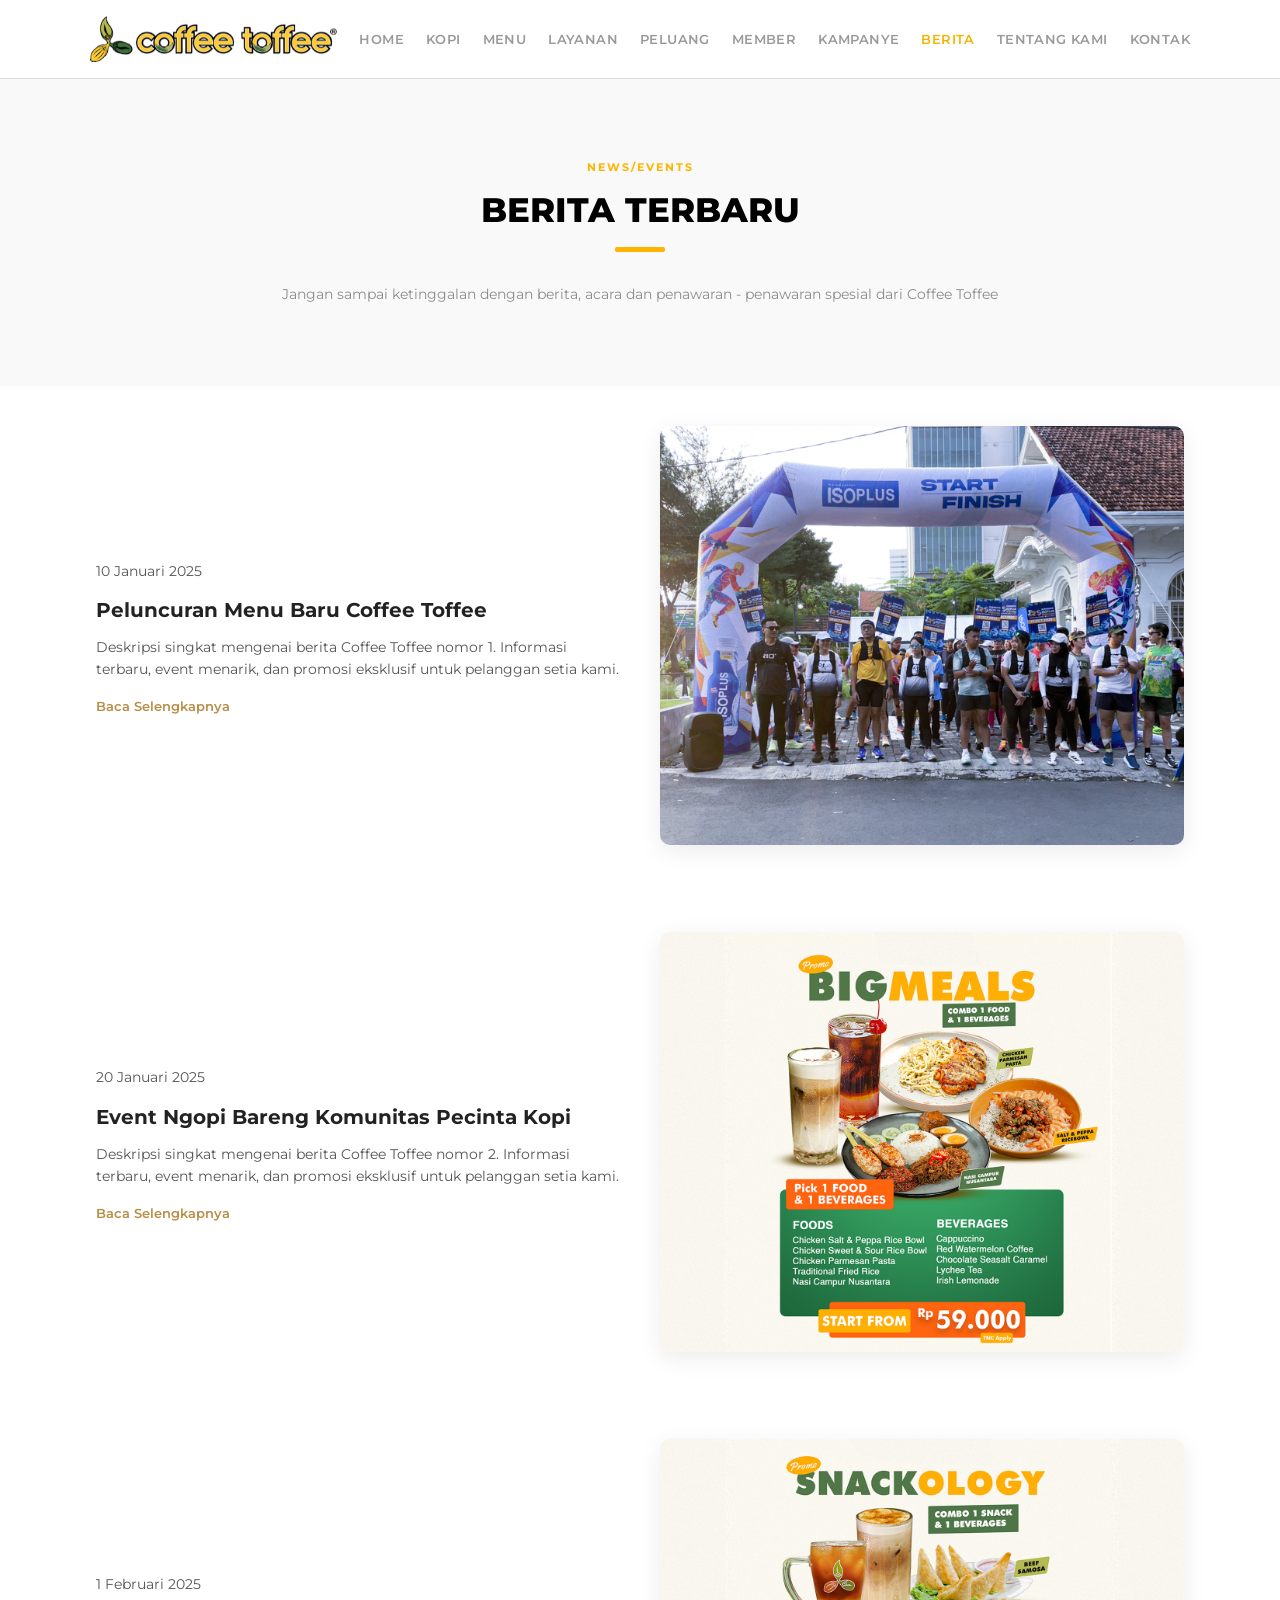
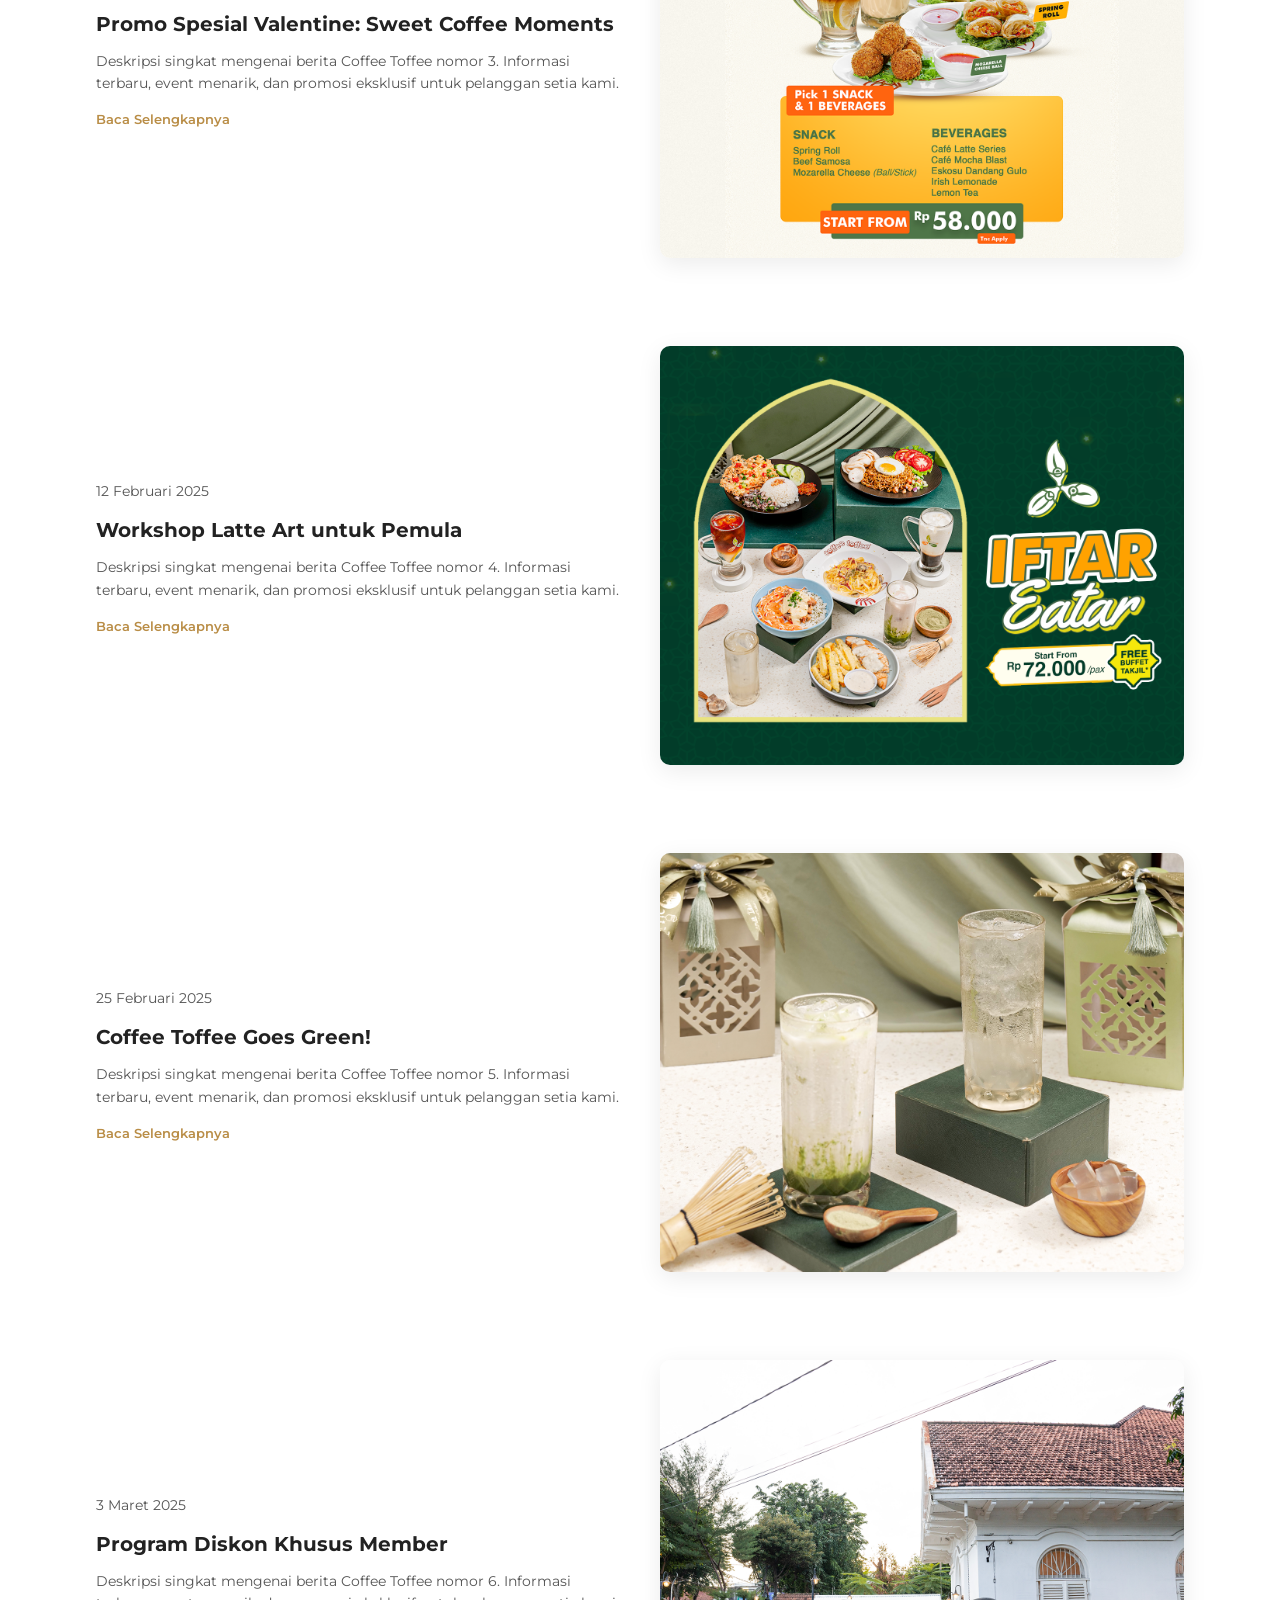
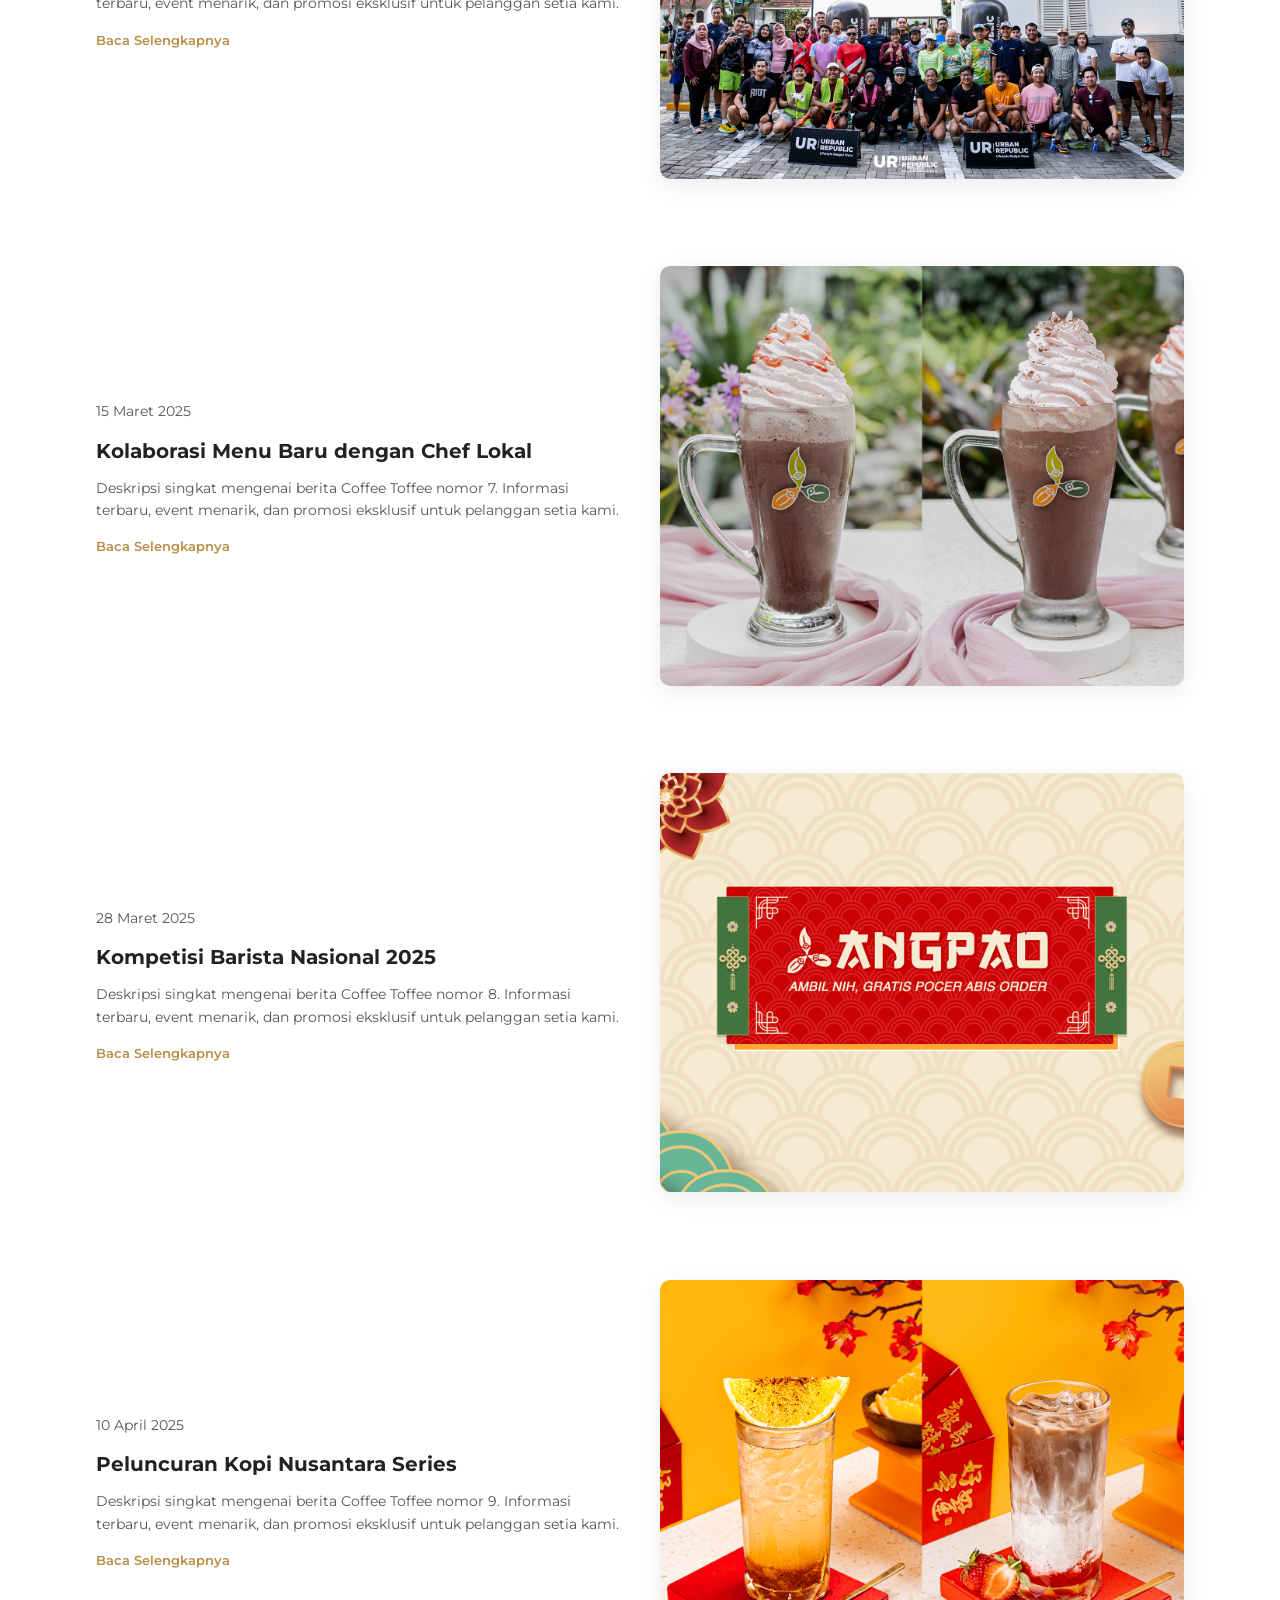
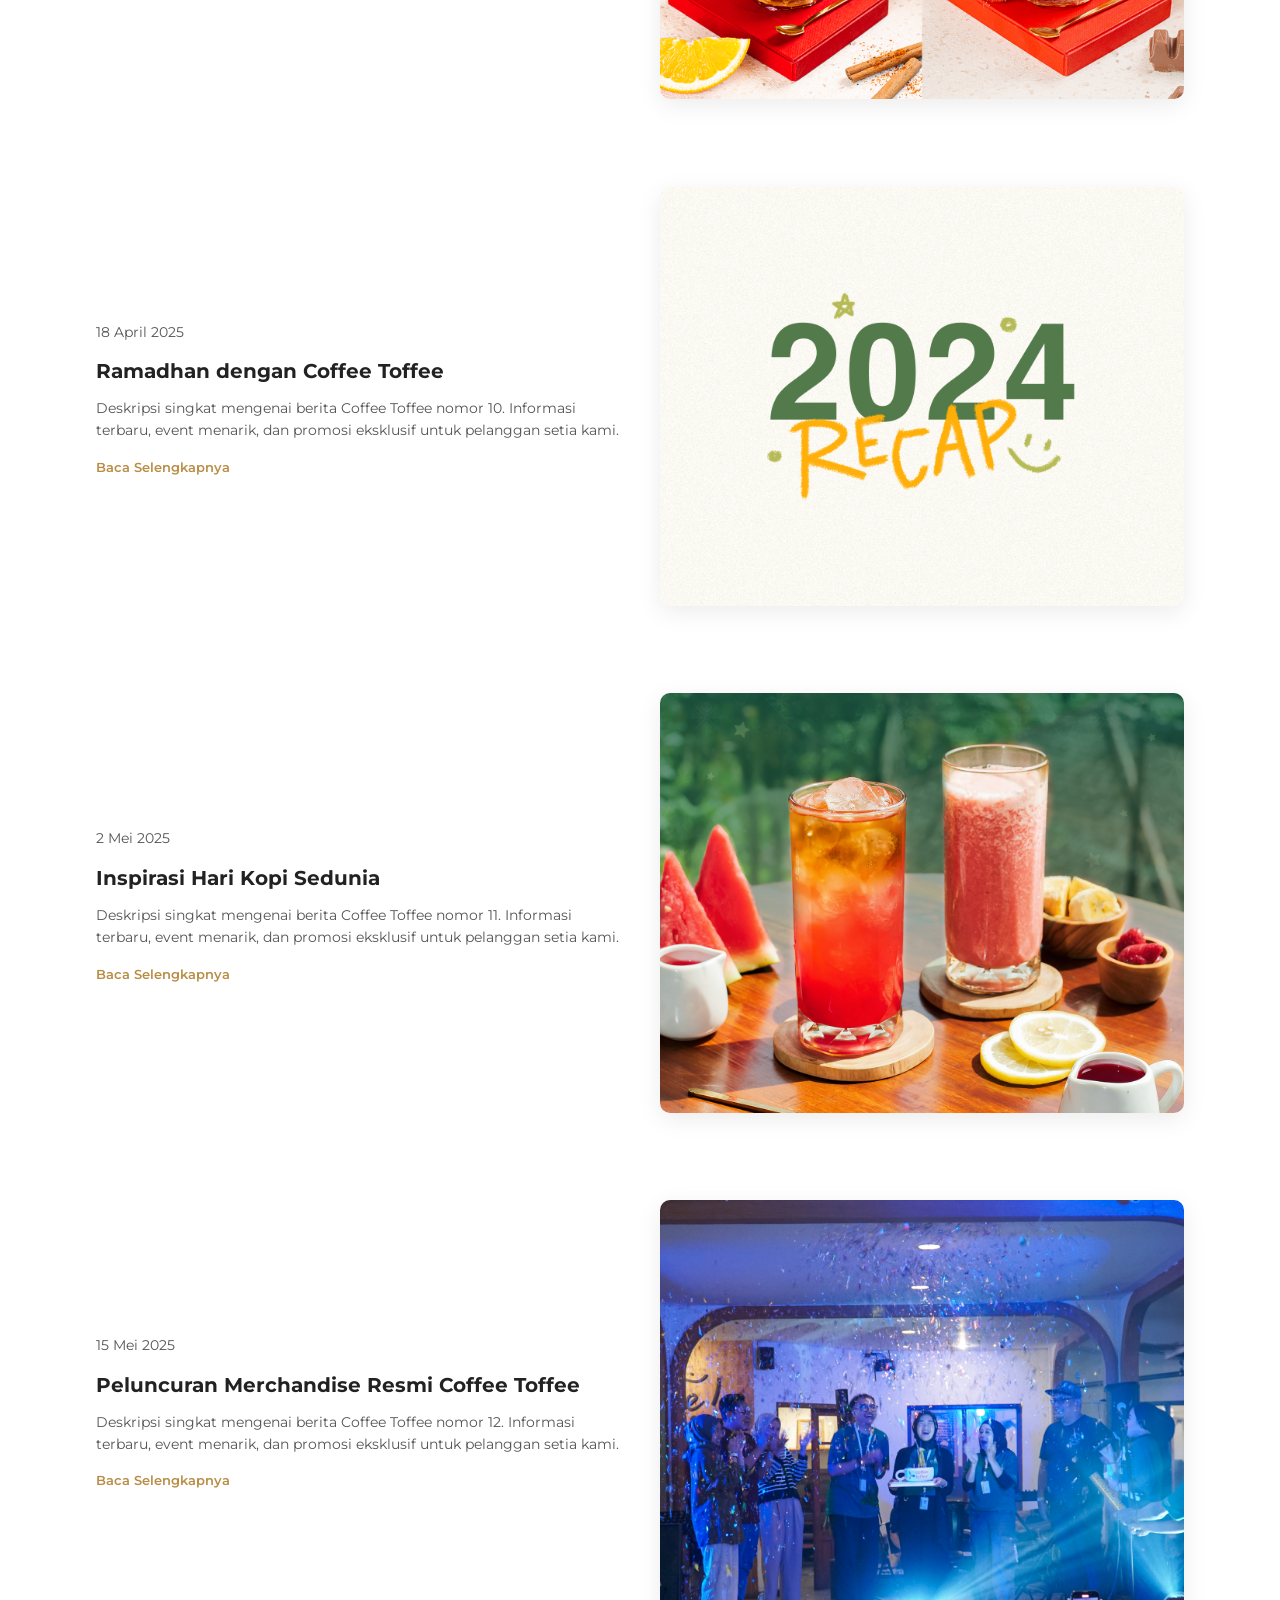
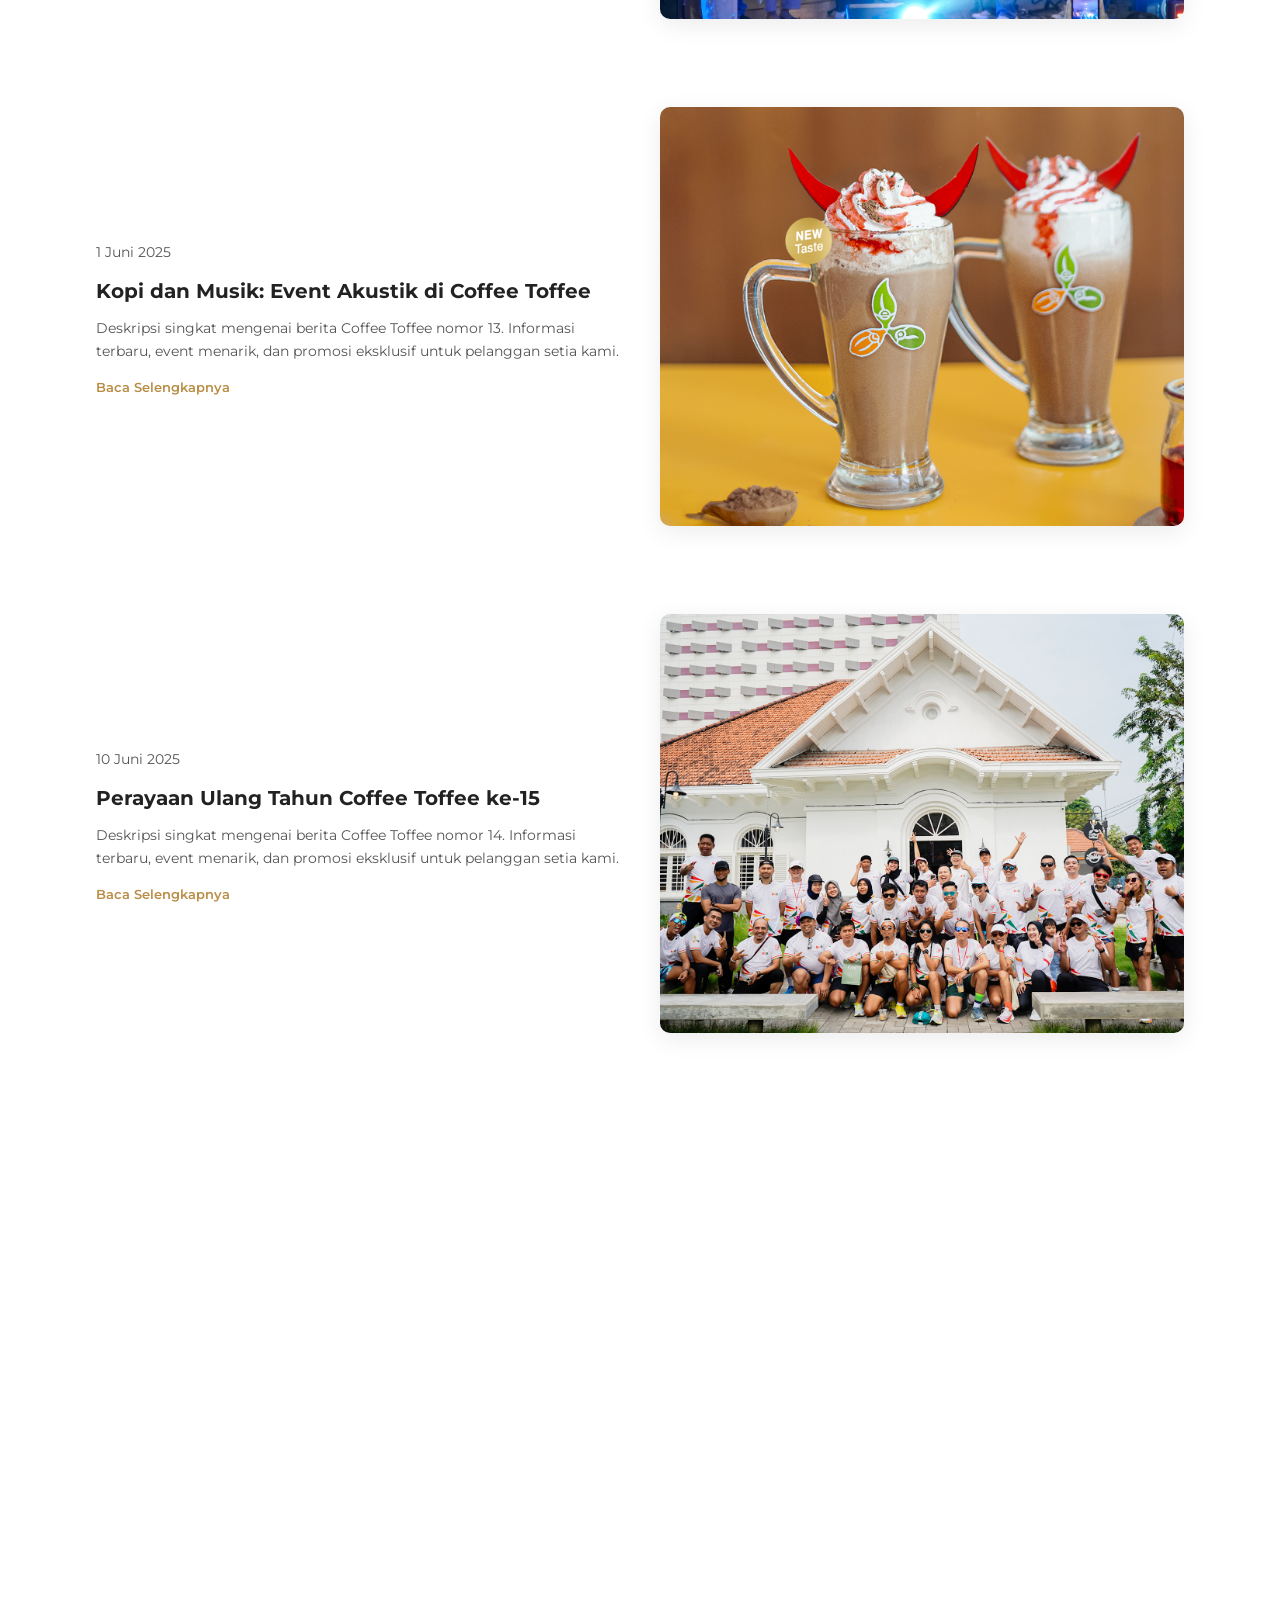
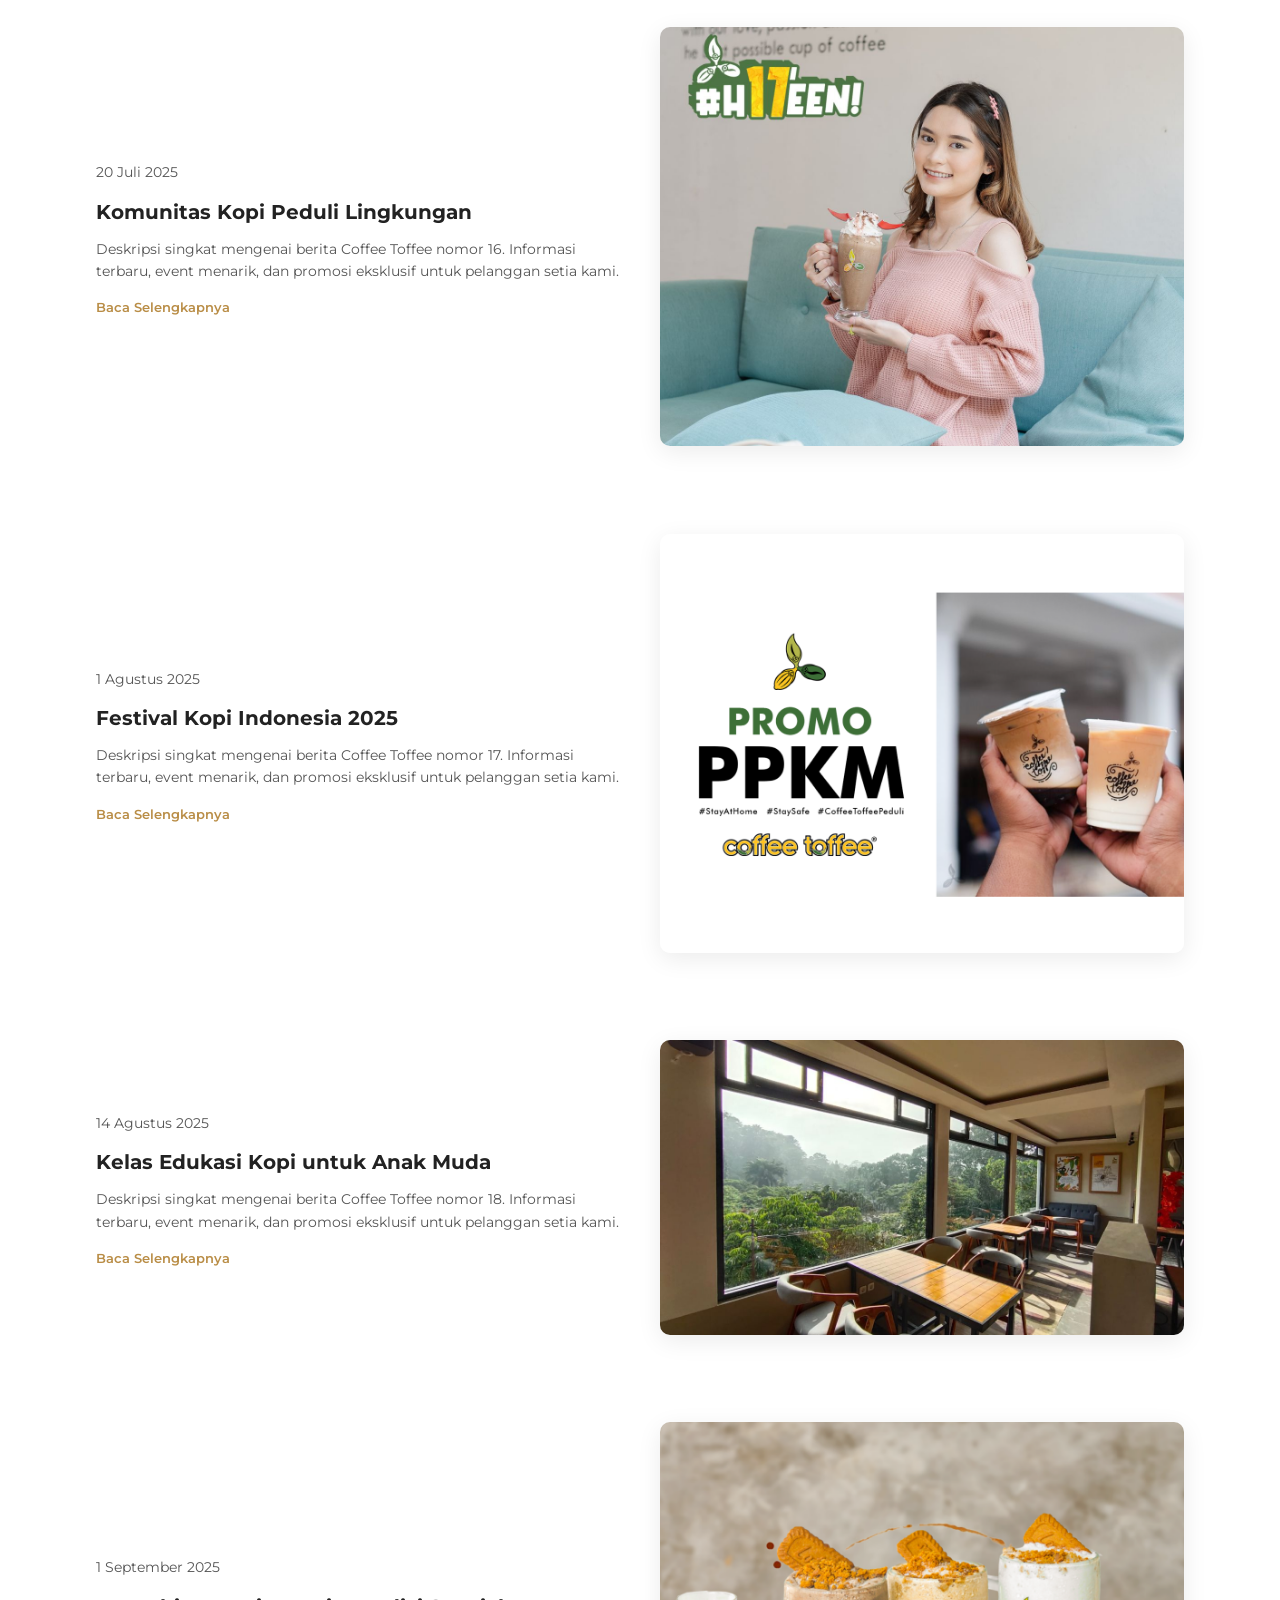
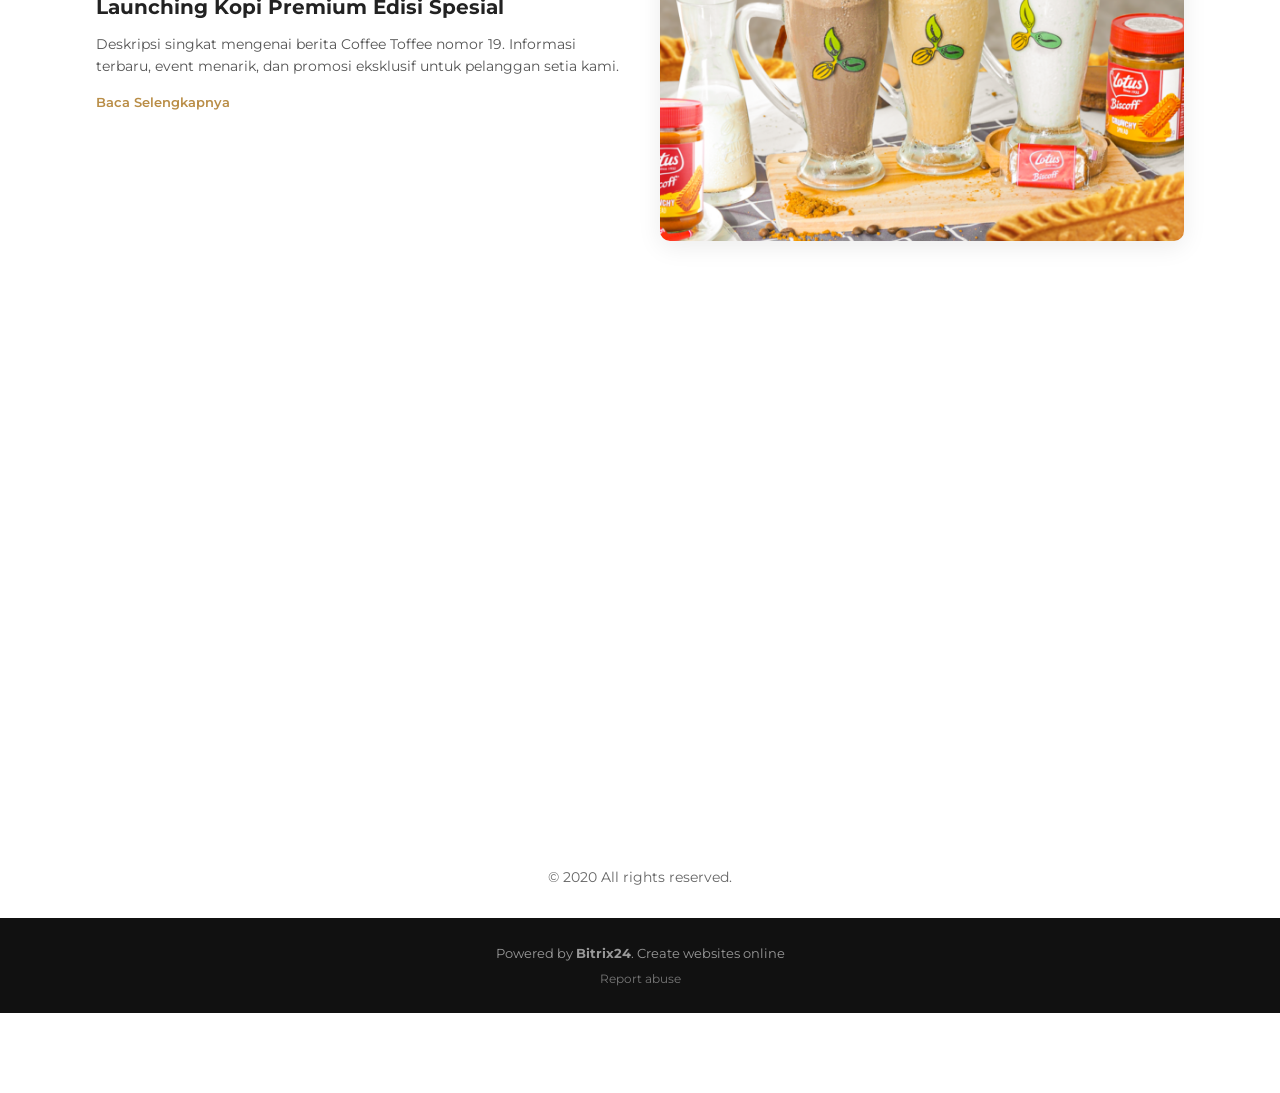
==== commit aee29a47: "update website" ====
--- a/Berita.html
+++ b/Berita.html
@@ -30,7 +30,6 @@
     padding-bottom: 80px;
   }
 
-  /* ===== HEADER & NAV ===== */
   .container {
     max-width: var(--max);
     margin: 0 auto;
@@ -57,7 +56,6 @@
     display: block;
   }
 
-  /* NAVIGATION */
   nav ul {
     display: flex;
     list-style: none;
@@ -70,7 +68,6 @@
   nav a {
     text-decoration: none;
     color: var(--muted);
-    font-family: 'Montserrat', sans-serif;
     font-weight: 600;
     font-size: 12.8px;
     letter-spacing: 0.4px;
@@ -100,7 +97,6 @@
     }
   }
 
-  /* ====== BAGIAN ATAS ====== */
 .campaign-section {
   background-color: #f9f9f9;
   padding: 80px 15px 60px;
@@ -150,7 +146,6 @@
   }
 }
 
-  /* ====== SECTION BERITA ====== */
   .news-section {
     width: 85%;
     max-width: 1200px;
@@ -245,29 +240,18 @@
     }
     .news-text {
       order: 2;
-      grid-column: 1;
       transform: translateX(-40px);
     }
     .news-image {
       order: 1;
-      grid-column: 1;
       transform: translateX(40px);
     }
-    .news-item.show .news-text {
-      transform: translateX(0);
-    }
-    .news-item.show .news-image {
-      transform: translateX(0);
-    }
-  }
-
-  /* FOOTER */
+  }
+
   footer {
     background: transparent;
     color: #ccc;
     padding: 0;
-    font-family: 'Open Sans', sans-serif;
-    margin-top: 80px;
   }
 
   .copyright {
@@ -287,25 +271,11 @@
     text-align: center;
   }
 
-  .footer-bottom p {
-    margin: 8px 0;
-  }
-
-  .footer-bottom strong {
-    color: var(--accent);
-  }
-
-  @media (max-width: 768px) {
-    .footer-bottom {
-      padding: 20px 15px;
-    }
-  }
 </style>
-</head>S
+</head>
 
 <body>
 
-<!-- ===== HEADER ===== -->
 <header>
     <div class="container header-inner">
         <a href="index.html" class="logo"><img src="Img/logo.png" alt="Coffee Toffee Logo"></a>
@@ -326,8 +296,7 @@
     </div>
 </header>
 
-<!-- BAGIAN ATAS BARU -->
-  <section class="campaign-section" data-animate>
+<section class="campaign-section">
   <div class="campaign-title">NEWS/EVENTS</div>
   <h2 class="campaign-heading">BERITA TERBARU</h2>
   <div class="underline"></div>
@@ -337,8 +306,6 @@
   </p>
 </section>
 
-
-<!-- ====== BERITA LIST ====== -->
 <section class="news-section">
   <script>
     const total = 20;
@@ -370,12 +337,14 @@
       "2 Mei 2025","15 Mei 2025","1 Juni 2025","10 Juni 2025","1 Juli 2025",
       "20 Juli 2025","1 Agustus 2025","14 Agustus 2025","1 September 2025","25 September 2025"
     ];
+
     for(let i=1;i<=total;i++){
-      const title = titles[i-1] || `Judul Berita Coffee Toffee #${i}`;
-      const date = dates[i-1] || "Tanggal Menyusul";
+      const title = titles[i-1];
+      const date = dates[i-1];
       const desc = `Deskripsi singkat mengenai berita Coffee Toffee nomor ${i}. Informasi terbaru, event menarik, dan promosi eksklusif untuk pelanggan setia kami.`;
-      // use b1.jpg .. b20.jpg for the news images (images are under the `img/` folder)
-      const imgSrc = `Img/b${i}.jpg`;
+
+      const imgSrc = `Img/b${i}.png`;
+
       document.write(`
         <div class="news-item">
           <div class="news-text">
@@ -385,7 +354,8 @@
             <a href="#" class="read-more">Baca Selengkapnya</a>
           </div>
           <div class="news-image">
-            <img src="${imgSrc}" alt="Berita ${i}" loading="lazy" onerror="this.onerror=null;this.src='img/b${i}.png';">
+            <img src="${imgSrc}" alt="Berita ${i}" loading="lazy"
+                 onerror="this.onerror=null;this.src='Img/b${i}.png';">
           </div>
         </div>
       `);
@@ -402,6 +372,7 @@
       }
     });
   }, { threshold: 0.18 });
+
   window.addEventListener('DOMContentLoaded', () => {
     document.querySelectorAll('.news-item').forEach(item => observer.observe(item));
   });
@@ -416,4 +387,4 @@
 </footer>
 
 </body>
-</html>+</html>
